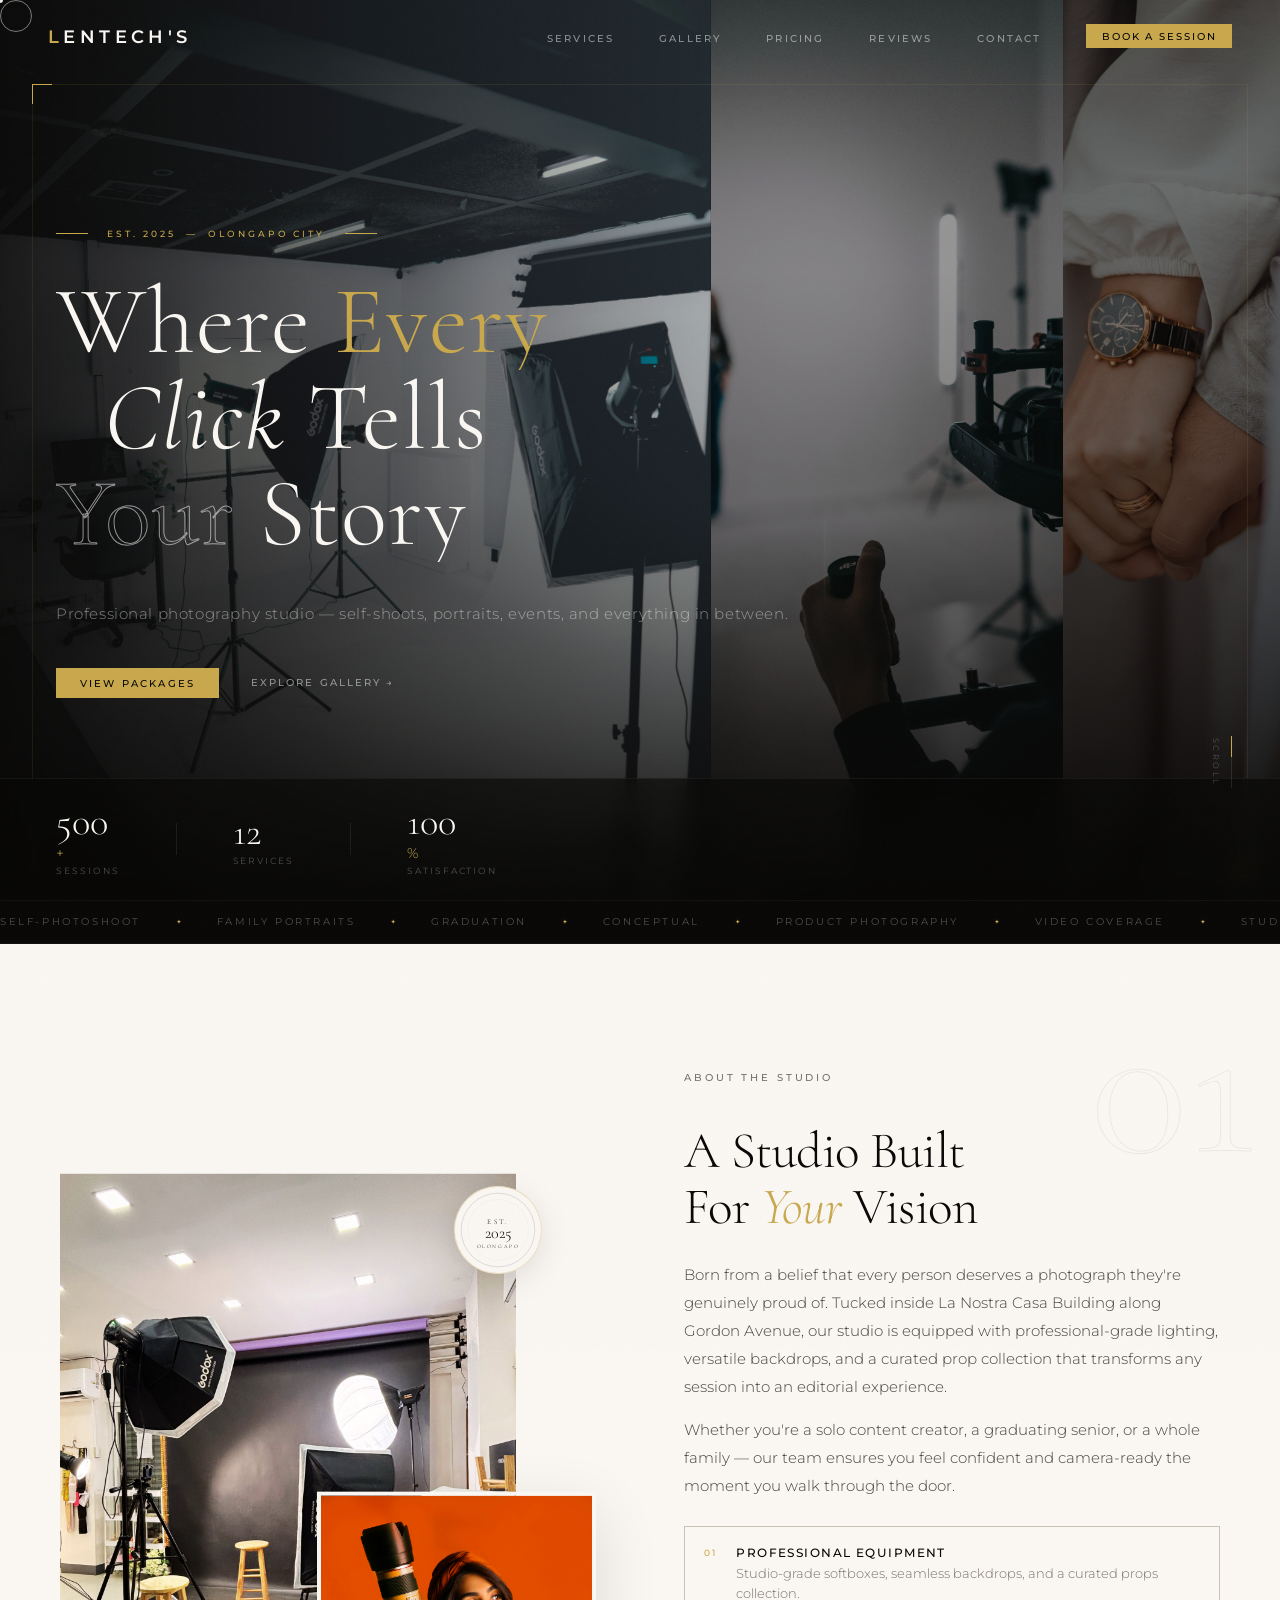
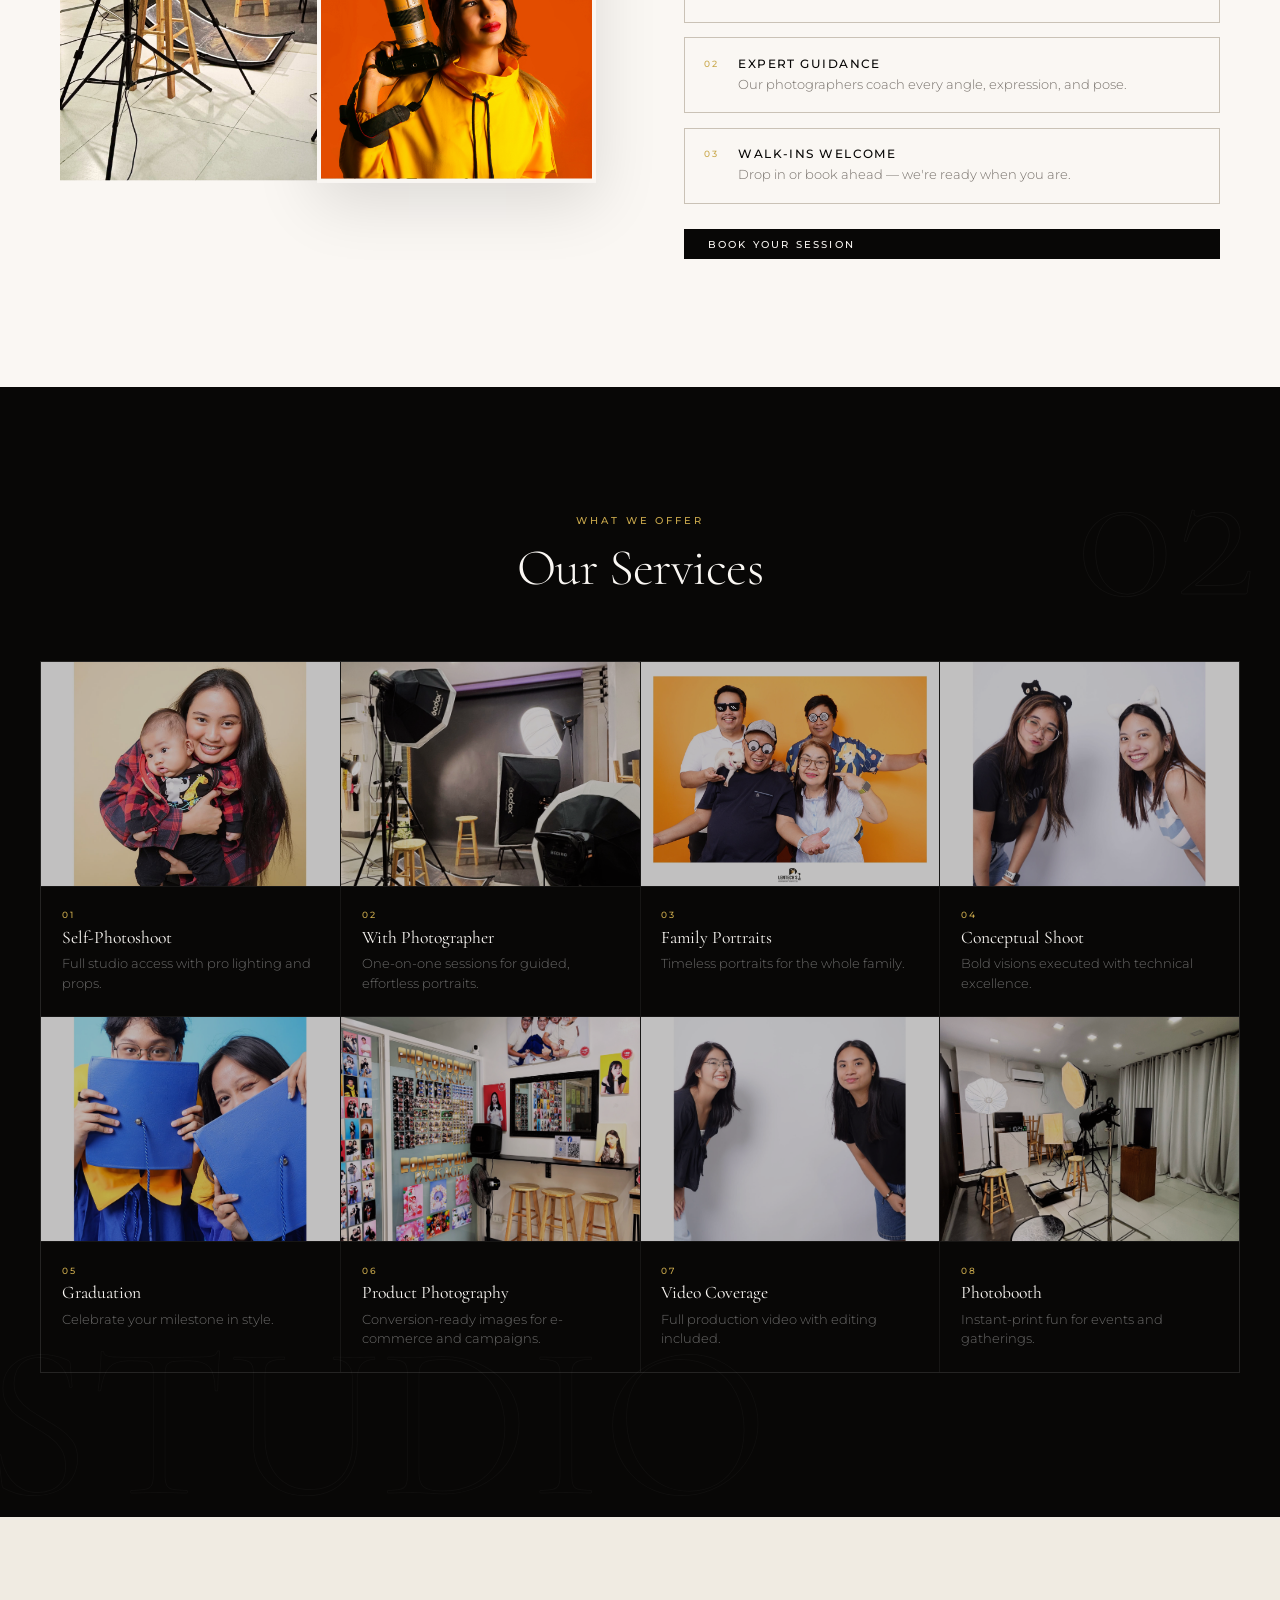
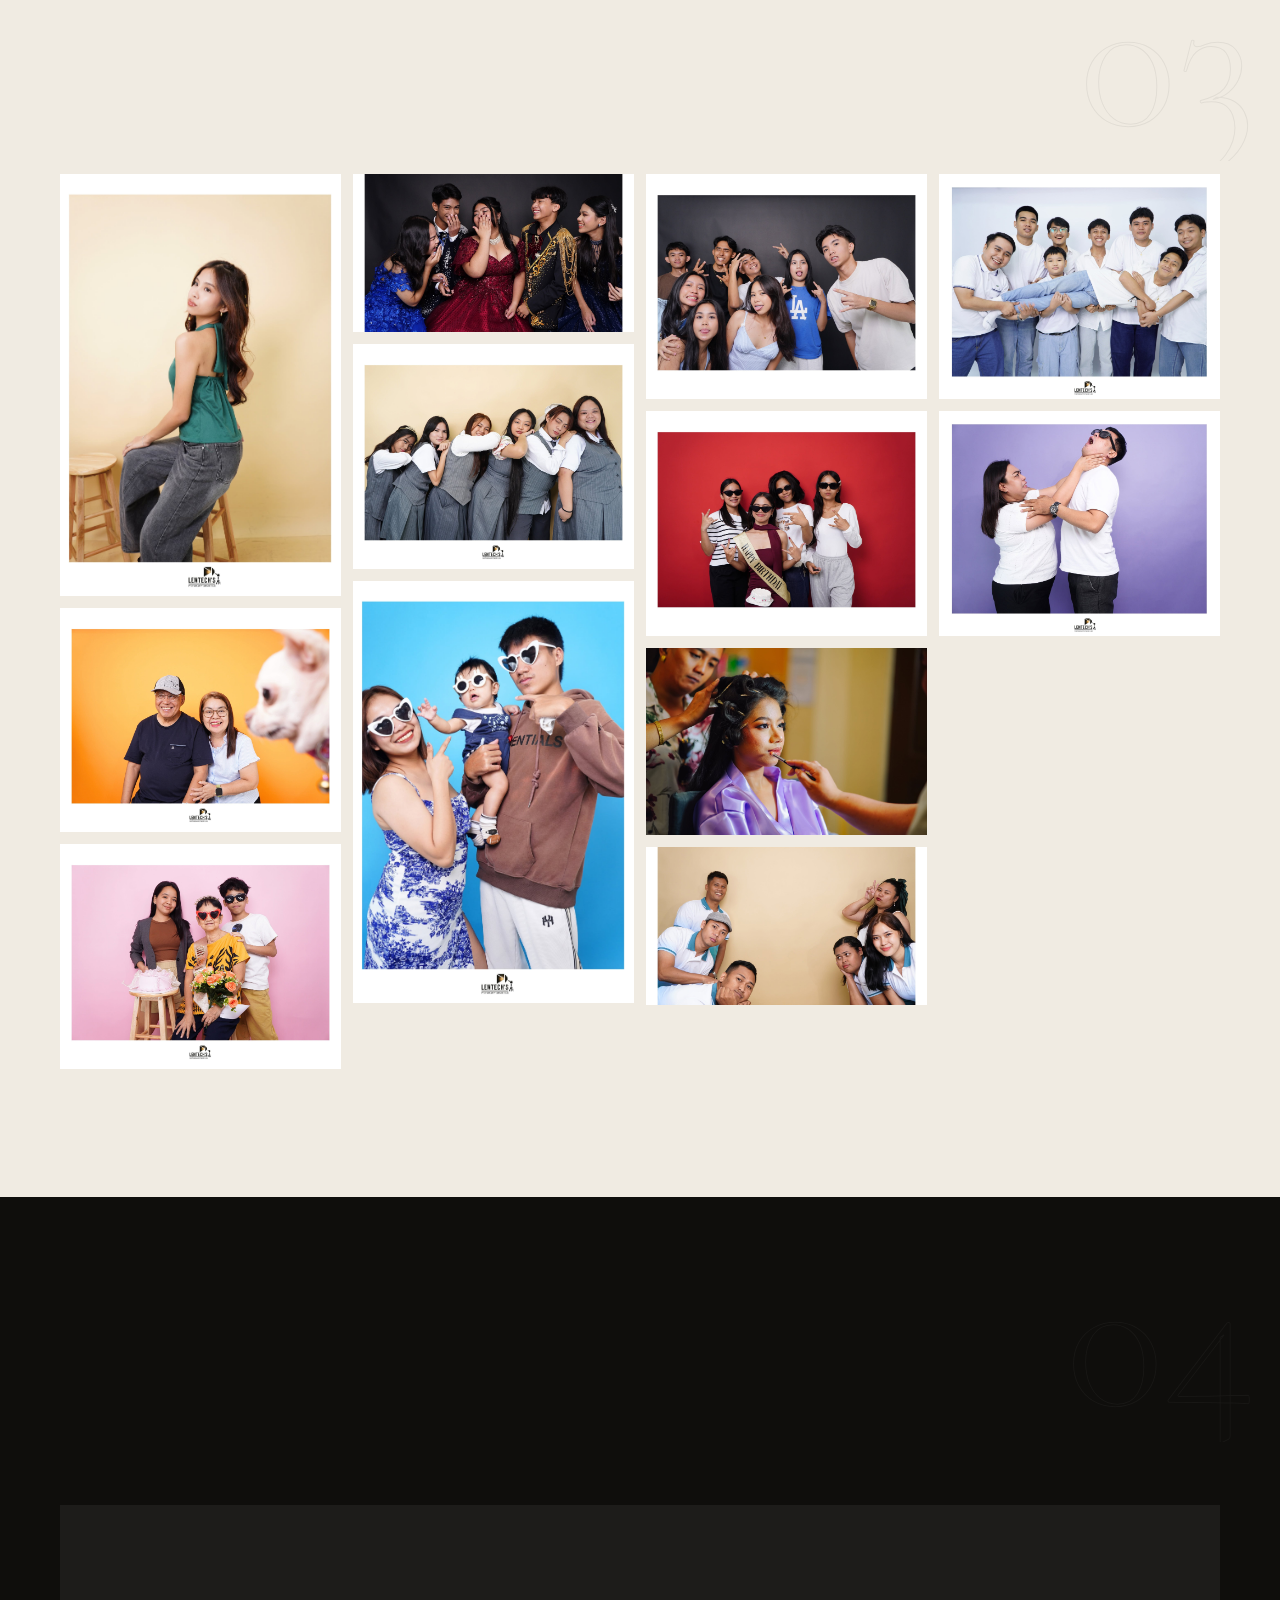
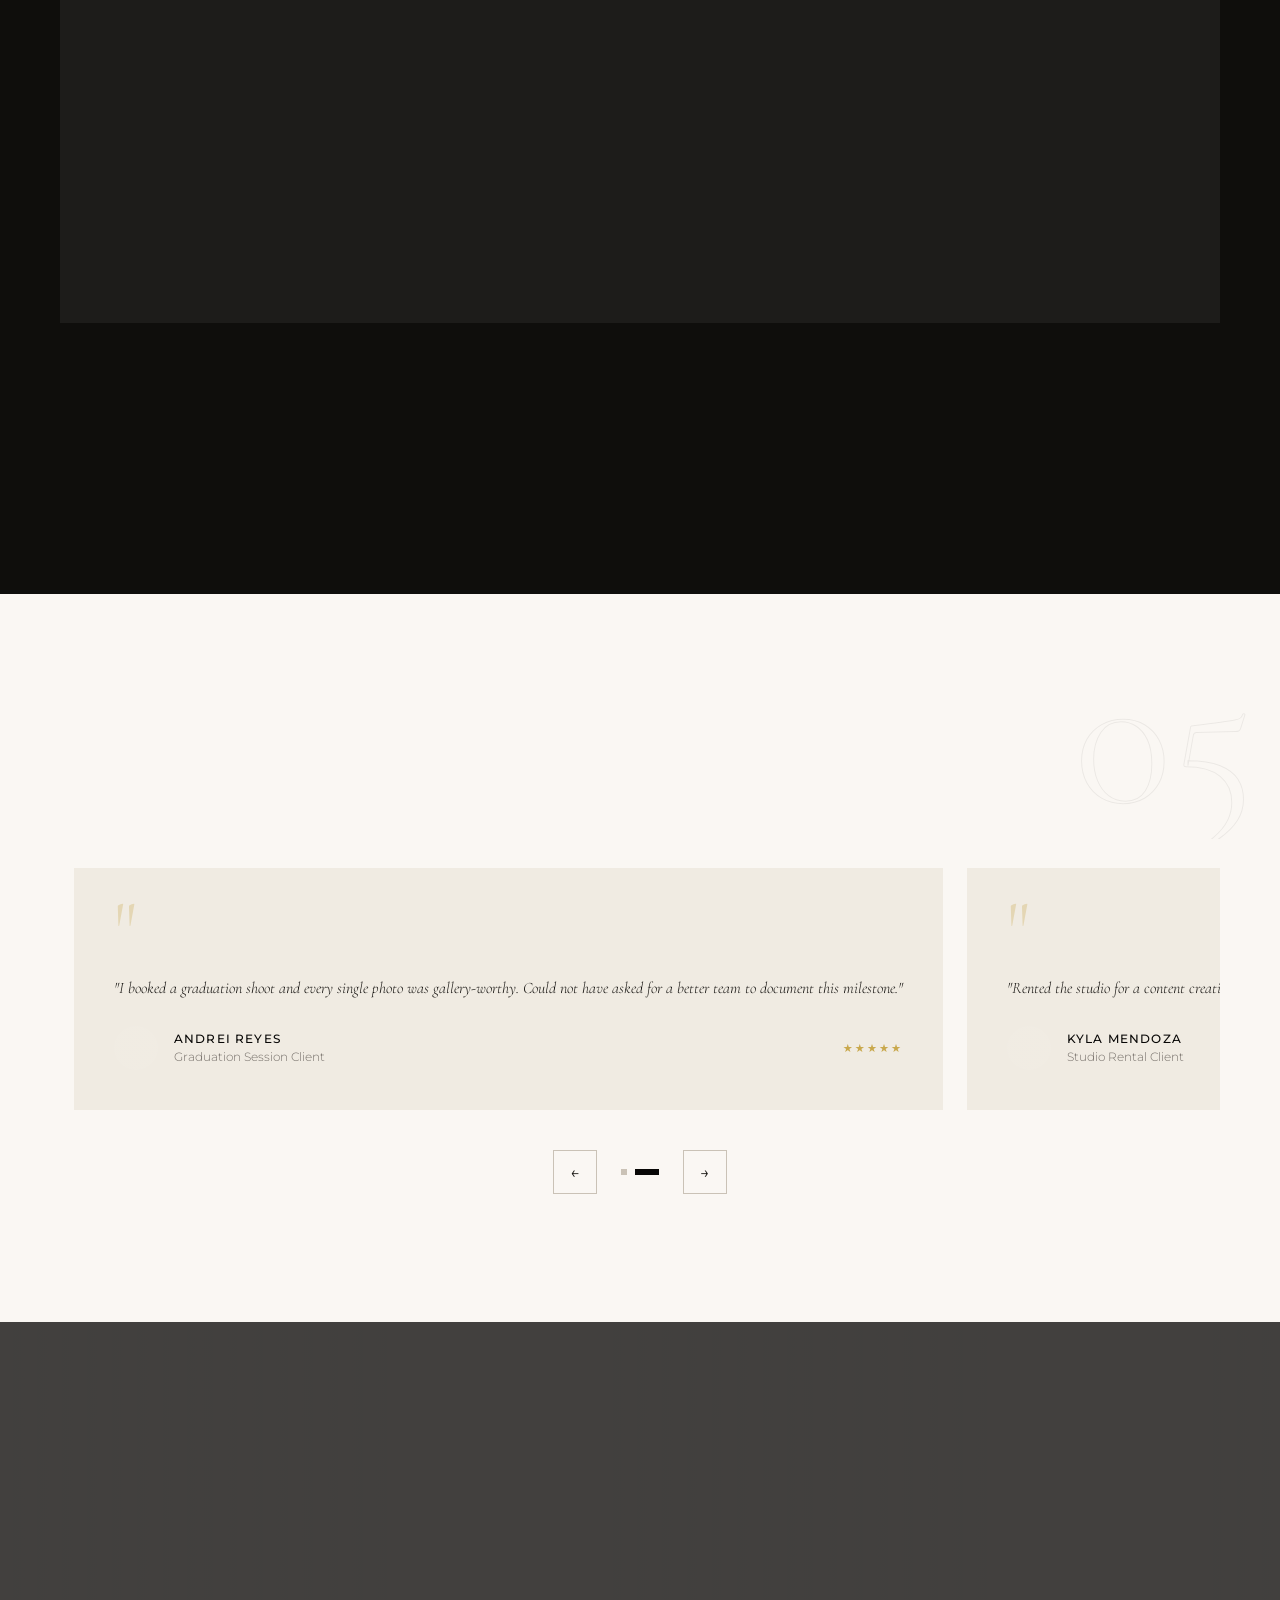
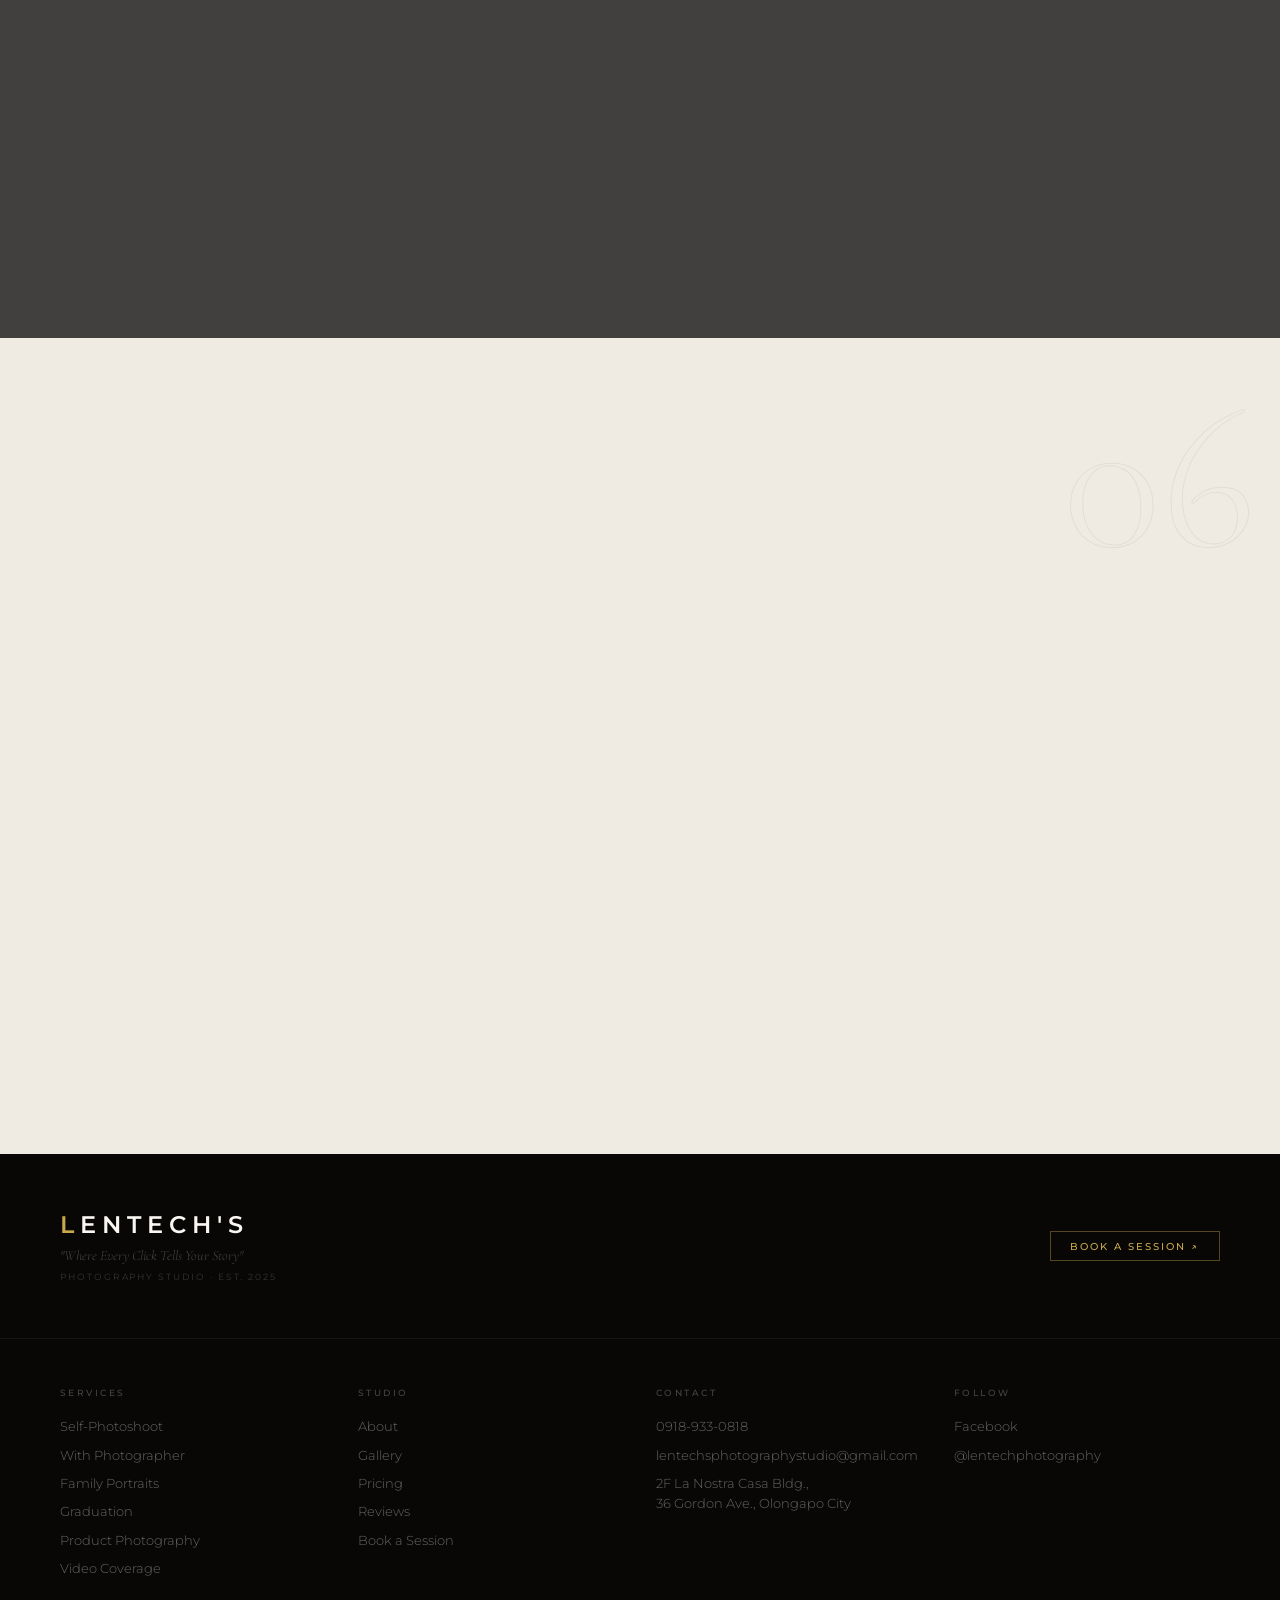
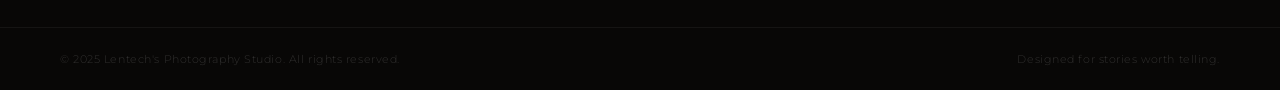
==== index.html @ a0aae95d "Add files via upload" ====
<!DOCTYPE html>
<html lang="en">
<head>
  <meta charset="UTF-8"/>
  <meta name="viewport" content="width=device-width, initial-scale=1.0"/>
  <meta name="description" content="Lentech's Photography Studio — Where Every Click Tells Your Story. Professional photography studio in Olongapo City."/>
  <meta name="theme-color" content="#080706"/>
  <meta property="og:title" content="Lentech's Photography Studio"/>
  <meta property="og:description" content="Where Every Click Tells Your Story. Olongapo's premier photography studio."/>
  <meta property="og:image" content="images/hero-studio.jpg"/>
  <script type="application/ld+json">{"@context":"https://schema.org","@type":"PhotographyBusiness","name":"Lentech's Photography Studio","telephone":"0918-933-0818","email":"lentechsphotographystudio@gmail.com","address":{"@type":"PostalAddress","streetAddress":"2F La Nostra Casa Bldg., 36 Gordon Avenue, Asinan","addressLocality":"Olongapo City","addressCountry":"PH"}}</script>
  <title>Lentech's Photography Studio</title>
  <link rel="preconnect" href="https://fonts.googleapis.com"/>
  <link rel="preconnect" href="https://fonts.gstatic.com" crossorigin/>
  <link href="https://fonts.googleapis.com/css2?family=Cormorant:ital,wght@0,300;0,400;0,500;0,600;1,300;1,400;1,500&family=Cormorant+Garamond:ital,wght@0,300;0,400;1,300;1,400&family=Montserrat:wght@300;400;500;600&display=swap" rel="stylesheet"/>
  <link rel="stylesheet" href="style.css"/>
</head>
<body>

<!-- GRAIN -->
<div class="grain" aria-hidden="true"></div>

<!-- CURSOR -->
<div class="cursor" id="cursor" aria-hidden="true">
  <div class="cursor__dot"></div>
  <div class="cursor__ring"></div>
  <span class="cursor__label" id="cursorLabel"></span>
</div>

<!-- ═══════════════════════════
     SPLASH — cinematic reveal
════════════════════════════ -->
<div class="splash" id="splash" aria-hidden="true">

  <!-- LV-style monogram pattern overlay -->
  <div class="splash__pattern" aria-hidden="true"></div>

  <!-- Gold horizontal reveal bars -->
  <div class="splash__curtain splash__curtain--top" id="curtainTop"></div>
  <div class="splash__curtain splash__curtain--bot" id="curtainBot"></div>

  <!-- Center content -->
  <div class="splash__stage" id="splashStage">
    <!-- Camera aperture SVG -->
    <div class="splash__lens" id="splashLens" aria-hidden="true">
      <svg viewBox="0 0 200 200" xmlns="http://www.w3.org/2000/svg">
        <circle cx="100" cy="100" r="96" fill="none" stroke="rgba(201,168,76,.25)" stroke-width="1"/>
        <circle cx="100" cy="100" r="70"  fill="none" stroke="rgba(201,168,76,.15)" stroke-width=".5"/>
        <circle cx="100" cy="100" r="44"  fill="none" stroke="rgba(201,168,76,.35)" stroke-width="1.5"/>
        <!-- Aperture blades -->
        <g id="apertureBlades" transform="translate(100,100)">
          <ellipse rx="38" ry="14" fill="rgba(8,7,6,.95)" transform="rotate(0)"  />
          <ellipse rx="38" ry="14" fill="rgba(8,7,6,.95)" transform="rotate(30)" />
          <ellipse rx="38" ry="14" fill="rgba(8,7,6,.95)" transform="rotate(60)" />
          <ellipse rx="38" ry="14" fill="rgba(8,7,6,.95)" transform="rotate(90)" />
          <ellipse rx="38" ry="14" fill="rgba(8,7,6,.95)" transform="rotate(120)"/>
          <ellipse rx="38" ry="14" fill="rgba(8,7,6,.95)" transform="rotate(150)"/>
        </g>
        <circle cx="100" cy="100" r="10" fill="none" stroke="var(--gold)" stroke-width="1.5"/>
      </svg>
    </div>

    <!-- Logo assembly -->
    <div class="splash__logo-wrap" id="splashLogo">
      <div class="splash__logo-line splash__logo-line--top" aria-hidden="true"></div>
      <div class="splash__logo-name">
        <span class="splash__logo-l">L</span><span class="splash__logo-rest" id="splashScramble">ENTECH'S</span>
      </div>
      <div class="splash__logo-sub">Photography Studio</div>
      <div class="splash__logo-line splash__logo-line--bot" aria-hidden="true"></div>
    </div>

    <div class="splash__location" id="splashLocation">
      <span>Est. 2025</span>
      <span class="splash__location-dot" aria-hidden="true">✦</span>
      <span>Olongapo City</span>
    </div>
  </div>

  <!-- Shutter flash -->
  <div class="splash__flash" id="splashFlash" aria-hidden="true"></div>

  <!-- Bottom progress -->
  <div class="splash__footer">
    <div class="splash__progress">
      <div class="splash__progress-fill" id="splashFill"></div>
    </div>
    <span class="splash__loading-text" id="splashLoadText">Loading</span>
  </div>
</div>

<!-- FLOATING BOOK CTA -->
<a href="#contact" class="float-cta" id="floatCta" data-cursor="book" aria-label="Book a session">
  <span class="float-cta__icon" aria-hidden="true">◎</span>
  <span class="float-cta__text">Book Now</span>
</a>

<!-- ═══════════════
     NAV
═══════════════ -->
<nav class="nav" id="nav">
  <a href="#home" class="nav__logo" aria-label="Lentech's Photography Studio — home">
    <span class="nav__logo-l">L</span><span class="nav__logo-rest">ENTECH'S</span>
  </a>


  <ul class="nav__links" role="list">
    <li><a href="#services"     class="nav__link" data-section="services"     data-cursor="explore">Services</a></li>
    <li><a href="#gallery"      class="nav__link" data-section="gallery"      data-cursor="view">Gallery</a></li>
    <li><a href="#pricing"      class="nav__link" data-section="pricing"      data-cursor="invest">Pricing</a></li>
    <li><a href="#testimonials" class="nav__link" data-section="testimonials" data-cursor="read">Reviews</a></li>
    <li><a href="#contact"      class="nav__link" data-section="contact"      data-cursor="talk">Contact</a></li>
  </ul>

  <a href="#contact" class="nav__book" data-cursor="book">Book a Session</a>

  <button class="nav__hamburger" id="hamburger" aria-label="Open menu" aria-expanded="false">
    <span class="nav__ham-line"></span>
    <span class="nav__ham-line"></span>
    <span class="nav__ham-line nav__ham-line--short"></span>
  </button>
</nav>

<!-- MOBILE MENU -->
<div class="mobile-menu" id="mobileMenu" aria-hidden="true">
  <div class="mobile-menu__inner">
    <ul role="list">
      <li style="--i:0"><a href="#services"     class="mobile-link">Services</a></li>
      <li style="--i:1"><a href="#gallery"      class="mobile-link">Gallery</a></li>
      <li style="--i:2"><a href="#pricing"      class="mobile-link">Pricing</a></li>
      <li style="--i:3"><a href="#testimonials" class="mobile-link">Reviews</a></li>
      <li style="--i:4"><a href="#contact"      class="mobile-link">Contact</a></li>
    </ul>
    <a href="#contact" class="mobile-menu__cta">
      Book a Session <span aria-hidden="true">↗</span>
    </a>
    <div class="mobile-menu__info">
      <span>0918-933-0818</span>
      <span aria-hidden="true">·</span>
      <span>Olongapo City</span>
    </div>
  </div>
</div>

<!-- ═══════════════
     HERO
═══════════════ -->
<section class="hero" id="home">

  <!-- 3-panel split images -->
  <div class="hero__panels">
    <div class="hero__panel hero__panel--1">
      <img src="assets/hero1.jpg" width="900" height="1200"
           alt="Professional studio interior with dramatic softbox lighting" loading="eager"/>
      <div class="hero__panel-veil" aria-hidden="true"></div>
    </div>
    <div class="hero__panel hero__panel--2">
      <img src="assets/spot.jpg" width="560" height="1200"
           alt="Studio portrait under a single dramatic spotlight" loading="eager"/>
      <div class="hero__panel-veil" aria-hidden="true"></div>
    </div>
    <div class="hero__panel hero__panel--3">
      <img src="assets/couple.jpg" width="360" height="1200"
           alt="Couple in an intimate portrait session" loading="eager"/>
      <div class="hero__panel-veil" aria-hidden="true"></div>
    </div>
  </div>

  <!-- Dark gradient overlay -->
  <div class="hero__veil" aria-hidden="true"></div>

  <!-- LV-style thin border frame (decorative) -->
  <div class="hero__frame" aria-hidden="true"></div>

  <!-- Main content — all line breaks controlled -->
  <div class="hero__body">

    <div class="hero__eyebrow" id="heroEyebrow">
      <span class="hero__eyebrow-rule" aria-hidden="true"></span>
      <span class="hero__eyebrow-text">Est. 2025 &nbsp;—&nbsp; Olongapo City</span>
      <span class="hero__eyebrow-rule" aria-hidden="true"></span>
    </div>

    <!-- Each LINE is a separate div. Zero flex-wrap chaos. -->
    <h1 class="hero__headline" id="heroHeadline">
      <div class="hero__line" id="hLine1">
        <span class="hero__char">W</span><span class="hero__char">h</span><span class="hero__char">e</span><span class="hero__char">r</span><span class="hero__char">e</span>
        <span class="hero__space"> </span>
        <span class="hero__char hero__char--gold">E</span><span class="hero__char hero__char--gold">v</span><span class="hero__char hero__char--gold">e</span><span class="hero__char hero__char--gold">r</span><span class="hero__char hero__char--gold">y</span>
      </div>
      <div class="hero__line hero__line--2" id="hLine2">
        <span class="hero__char hero__char--italic">C</span><span class="hero__char hero__char--italic">l</span><span class="hero__char hero__char--italic">i</span><span class="hero__char hero__char--italic">c</span><span class="hero__char hero__char--italic">k</span>
        <span class="hero__space"> </span>
        <span class="hero__char">T</span><span class="hero__char">e</span><span class="hero__char">l</span><span class="hero__char">l</span><span class="hero__char">s</span>
      </div>
      <div class="hero__line hero__line--3" id="hLine3">
        <span class="hero__char hero__char--outline">Y</span><span class="hero__char hero__char--outline">o</span><span class="hero__char hero__char--outline">u</span><span class="hero__char hero__char--outline">r</span>
        <span class="hero__space"> </span>
        <span class="hero__char">S</span><span class="hero__char">t</span><span class="hero__char">o</span><span class="hero__char">r</span><span class="hero__char">y</span>
      </div>
    </h1>

    <div class="hero__sub-wrap" id="heroSub">
      <p class="hero__sub">Professional photography studio &mdash; self-shoots, portraits,<br class="hero__br"/> events, and everything in between.</p>
    </div>

    <div class="hero__actions" id="heroActions">
      <a href="#pricing" class="btn btn--gold" data-cursor="explore">View Packages</a>
      <a href="#gallery" class="hero__text-link" data-cursor="view">
        Explore Gallery <span aria-hidden="true">→</span>
      </a>
    </div>
  </div>

  <!-- Bottom stats bar -->
  <div class="hero__stats" id="heroStats">
    <div class="hero__stat">
      <span class="hero__stat-num" data-count="500">0</span><sup>+</sup>
      <span class="hero__stat-label">Sessions</span>
    </div>
    <div class="hero__stat-rule" aria-hidden="true"></div>
    <div class="hero__stat">
      <span class="hero__stat-num" data-count="12">0</span>
      <span class="hero__stat-label">Services</span>
    </div>
    <div class="hero__stat-rule" aria-hidden="true"></div>
    <div class="hero__stat">
      <span class="hero__stat-num" data-count="100">0</span><sup>%</sup>
      <span class="hero__stat-label">Satisfaction</span>
    </div>
  </div>

  <!-- Scroll indicator -->
  <div class="hero__scroll-hint" aria-hidden="true">
    <div class="hero__scroll-track"><div class="hero__scroll-fill"></div></div>
    <span>Scroll</span>
  </div>

</section>

<!-- MARQUEE -->
<div class="marquee-band" aria-hidden="true">
  <div class="marquee-track">
    <div class="marquee-inner">
      <span>Self-Photoshoot</span><em>✦</em>
      <span>Family Portraits</span><em>✦</em>
      <span>Graduation</span><em>✦</em>
      <span>Conceptual</span><em>✦</em>
      <span>Product Photography</span><em>✦</em>
      <span>Video Coverage</span><em>✦</em>
      <span>Studio Rental</span><em>✦</em>
      <span>Photobooth</span><em>✦</em>
      <span>Self-Photoshoot</span><em>✦</em>
      <span>Family Portraits</span><em>✦</em>
      <span>Graduation</span><em>✦</em>
      <span>Conceptual</span><em>✦</em>
      <span>Product Photography</span><em>✦</em>
      <span>Video Coverage</span><em>✦</em>
      <span>Studio Rental</span><em>✦</em>
      <span>Photobooth</span><em>✦</em>
    </div>
  </div>
</div>

<!-- ═══════════════
     ABOUT
═══════════════ -->
<section class="about section" id="about">
  <div class="section-num" aria-hidden="true">01</div>
  <div class="container about__grid">

    <div class="about__visual">
      <div class="about__img-main js-parallax" data-speed="0.1">
        <img src="assets/prof.jpg" width="520" height="680"
             alt="Interior of Lentech's Photography Studio with professional lighting rigs" loading="lazy"/>
        <div class="about__corner about__corner--tl" aria-hidden="true"></div>
        <div class="about__corner about__corner--br" aria-hidden="true"></div>
      </div>
      <div class="about__img-accent js-parallax" data-speed="-0.06">
        <img src="assets/adjust.jpg" width="320" height="240"
             alt="Photographer adjusting a softbox before a client session" loading="lazy"/>
      </div>
      <div class="about__medallion js-tilt" aria-label="Established 2025">
        <svg viewBox="0 0 100 100" xmlns="http://www.w3.org/2000/svg" aria-hidden="true">
          <circle cx="50" cy="50" r="46" fill="none" stroke="rgba(8,7,6,.15)" stroke-width="1"/>
          <circle cx="50" cy="50" r="38" fill="none" stroke="rgba(8,7,6,.08)" stroke-width=".5"/>
          <text x="50" y="43" text-anchor="middle" font-family="Cormorant,serif" font-size="9" fill="#080706" letter-spacing="3">EST.</text>
          <text x="50" y="60" text-anchor="middle" font-family="Cormorant,serif" font-size="20" font-weight="300" fill="#080706">2025</text>
          <text x="50" y="72" text-anchor="middle" font-family="Cormorant,serif" font-size="6.5" fill="#080706" letter-spacing="2">OLONGAPO</text>
        </svg>
      </div>
    </div>

    <div class="about__copy">
      <p class="eyebrow js-reveal">About the Studio</p>
      <h2 class="heading js-reveal">
        <span class="heading__line">A Studio Built</span>
        <span class="heading__line">For <em>Your</em> Vision</span>
      </h2>
      <div class="about__body js-reveal">
        <p>Born from a belief that every person deserves a photograph they're genuinely proud of. Tucked inside La Nostra Casa Building along Gordon Avenue, our studio is equipped with professional-grade lighting, versatile backdrops, and a curated prop collection that transforms any session into an editorial experience.</p>
        <p>Whether you're a solo content creator, a graduating senior, or a whole family — our team ensures you feel confident and camera-ready the moment you walk through the door.</p>
      </div>
      <div class="about__pillars js-reveal">
        <div class="about__pillar">
          <span class="about__pillar-num" aria-hidden="true">01</span>
          <div>
            <strong>Professional Equipment</strong>
            <p>Studio-grade softboxes, seamless backdrops, and a curated props collection.</p>
          </div>
        </div>
        <div class="about__pillar">
          <span class="about__pillar-num" aria-hidden="true">02</span>
          <div>
            <strong>Expert Guidance</strong>
            <p>Our photographers coach every angle, expression, and pose.</p>
          </div>
        </div>
        <div class="about__pillar">
          <span class="about__pillar-num" aria-hidden="true">03</span>
          <div>
            <strong>Walk-ins Welcome</strong>
            <p>Drop in or book ahead — we're ready when you are.</p>
          </div>
        </div>
      </div>
      <a href="#contact" class="btn btn--dark js-reveal" data-cursor="book">Book Your Session</a>
    </div>
  </div>
</section>

<!-- ═══════════════
     SERVICES
═══════════════ -->
<section class="services section" id="services">
  <div class="section-num section-num--light" aria-hidden="true">02</div>
  <div class="services__watermark" aria-hidden="true">STUDIO</div>
  <div class="container">
    <div class="section-header">
      <p class="eyebrow eyebrow--gold js-reveal">What We Offer</p>
      <h2 class="heading heading--light js-reveal">
        <span class="heading__line">Our Services</span>
      </h2>
    </div>
  </div>
  <div class="services__scroll-outer">
    <div class="services__grid" id="servicesGrid">

      <article class="svc" data-cursor="view" style="--d:0ms">
        <div class="svc__img"><img src="assets/self.jpg" width="400" height="300" alt="Person posing solo in a well-lit self-photoshoot studio" loading="lazy"/><div class="svc__veil"></div></div>
        <div class="svc__body"><span class="svc__n" aria-hidden="true">01</span><h3>Self-Photoshoot</h3><p>Full studio access with pro lighting and props.</p><span class="svc__arrow" aria-hidden="true">↗</span></div>
      </article>

      <article class="svc" data-cursor="view" style="--d:60ms">
        <div class="svc__img"><img src="assets/with.jpg" width="400" height="300" alt="Photographer directing a client during a portrait session" loading="lazy"/><div class="svc__veil"></div></div>
        <div class="svc__body"><span class="svc__n" aria-hidden="true">02</span><h3>With Photographer</h3><p>One-on-one sessions for guided, effortless portraits.</p><span class="svc__arrow" aria-hidden="true">↗</span></div>
      </article>

      <article class="svc" data-cursor="view" style="--d:120ms">
        <div class="svc__img"><img src="assets/family.jpg" width="400" height="300" alt="Happy family laughing during a portrait session" loading="lazy"/><div class="svc__veil"></div></div>
        <div class="svc__body"><span class="svc__n" aria-hidden="true">03</span><h3>Family Portraits</h3><p>Timeless portraits for the whole family.</p><span class="svc__arrow" aria-hidden="true">↗</span></div>
      </article>

      <article class="svc" data-cursor="view" style="--d:180ms">
        <div class="svc__img"><img src="assets/bold.jpg" width="400" height="300" alt="Model in a dramatic conceptual photography setup" loading="lazy"/><div class="svc__veil"></div></div>
        <div class="svc__body"><span class="svc__n" aria-hidden="true">04</span><h3>Conceptual Shoot</h3><p>Bold visions executed with technical excellence.</p><span class="svc__arrow" aria-hidden="true">↗</span></div>
      </article>

      <article class="svc" data-cursor="view" style="--d:240ms">
        <div class="svc__img"><img src="assets/grad.jpg" width="400" height="300" alt="Graduate holding diploma with a proud smile" loading="lazy"/><div class="svc__veil"></div></div>
        <div class="svc__body"><span class="svc__n" aria-hidden="true">05</span><h3>Graduation</h3><p>Celebrate your milestone in style.</p><span class="svc__arrow" aria-hidden="true">↗</span></div>
      </article>

      <article class="svc" data-cursor="view" style="--d:300ms">
        <div class="svc__img"><img src="assets/product.jpg" width="400" height="300" alt="Product photography on a minimalist surface" loading="lazy"/><div class="svc__veil"></div></div>
        <div class="svc__body"><span class="svc__n" aria-hidden="true">06</span><h3>Product Photography</h3><p>Conversion-ready images for e-commerce and campaigns.</p><span class="svc__arrow" aria-hidden="true">↗</span></div>
      </article>

      <article class="svc" data-cursor="view" style="--d:360ms">
        <div class="svc__img"><img src="assets/video.jpg" width="400" height="300" alt="Videographer filming in a studio setting" loading="lazy"/><div class="svc__veil"></div></div>
        <div class="svc__body"><span class="svc__n" aria-hidden="true">07</span><h3>Video Coverage</h3><p>Full production video with editing included.</p><span class="svc__arrow" aria-hidden="true">↗</span></div>
      </article>

      <article class="svc" data-cursor="view" style="--d:420ms">
        <div class="svc__img"><img src="assets/photo.jpg" width="400" height="300" alt="Friends laughing in a photobooth setup" loading="lazy"/><div class="svc__veil"></div></div>
        <div class="svc__body"><span class="svc__n" aria-hidden="true">08</span><h3>Photobooth</h3><p>Instant-print fun for events and gatherings.</p><span class="svc__arrow" aria-hidden="true">↗</span></div>
      </article>

    </div>
    <p class="services__swipe-hint" aria-hidden="true">← Swipe to explore →</p>
  </div>
</section>

<!-- ═══════════════
     GALLERY
═══════════════ -->
<section class="gallery section" id="gallery">
  <div class="section-num" aria-hidden="true">03</div>
  <div class="container">
    <div class="gallery__hd">
      <div>
        <p class="eyebrow js-reveal">Portfolio</p>
        <h2 class="heading js-reveal">
          <span class="heading__line">From Our Studio</span>
        </h2>
      </div>
      <div class="gallery__filters js-reveal" role="group" aria-label="Filter gallery by category">
        <button class="gf active" data-filter="all">All</button>
        <button class="gf" data-filter="portrait">Portraits</button>
        <button class="gf" data-filter="family">Family</button>
        <button class="gf" data-filter="graduation">Graduation</button>
        <button class="gf" data-filter="conceptual">Conceptual</button>
        <button class="gf" data-filter="product">Product</button>
      </div>
    </div>
    <div class="gallery__grid" id="galleryGrid">
      <div class="gi gi--tall js-reveal" data-cat="portrait"   data-cursor="view"><img src="assets/studio1.jpg" width="400" height="600" alt="Dramatic black and white portrait of a young woman under a single overhead spotlight" loading="lazy"/><div class="gi__over"><span>Portrait</span></div></div>
      <div class="gi js-reveal"          data-cat="family"     data-cursor="view"><img src="assets/studio2.jpg" width="400" height="300" alt="Family of three laughing naturally mid-session in a warm studio" loading="lazy"/><div class="gi__over"><span>Family</span></div></div>
      <div class="gi js-reveal"          data-cat="graduation" data-cursor="view"><img src="assets/studio5.jpg" width="400" height="300" alt="Female graduate in toga proudly holding her diploma" loading="lazy"/><div class="gi__over"><span>Graduation</span></div></div>
      <div class="gi gi--wide js-reveal" data-cat="conceptual" data-cursor="view"><img src="assets/studio4.jpg" width="600" height="400" alt="Two models in an artistic conceptual shoot with colored gels" loading="lazy"/><div class="gi__over"><span>Conceptual</span></div></div>
      <div class="gi js-reveal"          data-cat="portrait"   data-cursor="view"><img src="assets/studio6.jpg" width="400" height="300" alt="Man in a well-fitted suit posing for a corporate headshot" loading="lazy"/><div class="gi__over"><span>Portrait</span></div></div>
      <div class="gi gi--tall js-reveal" data-cat="conceptual" data-cursor="view"><img src="assets/studio3.jpg" width="400" height="600" alt="Female model in a floral dress against a deep dark backdrop" loading="lazy"/><div class="gi__over"><span>Conceptual</span></div></div>
      <div class="gi js-reveal"          data-cat="family"     data-cursor="view"><img src="assets/studio7.jpg" width="400" height="300" alt="Parents cradling a newborn baby in a soft intimate portrait" loading="lazy"/><div class="gi__over"><span>Family</span></div></div>
      <div class="gi js-reveal"          data-cat="product"    data-cursor="view"><img src="assets/studio8.jpg" width="400" height="300" alt="Skincare product bottle beautifully lit on a marble surface" loading="lazy"/><div class="gi__over"><span>Product</span></div></div>
      <div class="gi js-reveal"          data-cat="graduation" data-cursor="view"><img src="assets/studio9.jpg" width="400" height="300" alt="Male graduate in academic cap and gown looking confidently off-camera" loading="lazy"/><div class="gi__over"><span>Graduation</span></div></div>
      <div class="gi gi--wide js-reveal" data-cat="portrait"   data-cursor="view"><img src="assets/studio10.jpg" width="600" height="400" alt="Couple sitting close together in warm golden studio lighting" loading="lazy"/><div class="gi__over"><span>Couple</span></div></div>
      <div class="gi js-reveal"          data-cat="product"    data-cursor="view"><img src="assets/studio11.jpg" width="400" height="300" alt="Fashion accessories flatlay on a dark textured surface" loading="lazy"/><div class="gi__over"><span>Product</span></div></div>
      <div class="gi js-reveal"          data-cat="conceptual" data-cursor="view"><img src="assets/studio12.jpg" width="400" height="300" alt="Subject in a moody themed studio set with decorative props" loading="lazy"/><div class="gi__over"><span>Conceptual</span></div></div>
    </div>
  </div>
</section>

<!-- ═══════════════
     PRICING
═══════════════ -->
<section class="pricing section" id="pricing">
  <div class="section-num section-num--light" aria-hidden="true">04</div>
  <div class="container">
    <div class="section-header">
      <p class="eyebrow eyebrow--gold js-reveal">Investment</p>
      <h2 class="heading heading--light js-reveal">
        <span class="heading__line">Popular Packages</span>
      </h2>
      <p class="heading-sub js-reveal">A few of our most-booked sessions. Every peso includes real value.</p>
    </div>

    <div class="teaser-grid">

      <div class="tcard js-reveal" style="--td:0ms">
        <div class="tcard__tag">Self-Shoot · 1–2 Pax</div>
        <h3 class="tcard__name">Uno Package</h3>
        <div class="tcard__price"><span>₱</span>449</div>
        <ul class="tcard__list">
          <li>20 mins Unlimited Self-Photoshoot</li>
          <li>1 Printed 2R &amp; 1 Polaroid</li>
          <li>1 backdrop color · Free soft copies</li>
        </ul>
        <a href="pricing.html" class="btn btn--outline-gold">See Full Details</a>
      </div>

      <div class="tcard tcard--feat js-reveal" style="--td:80ms">
        <div class="tcard__badge">Most Booked</div>
        <div class="tcard__tag">Self-Shoot · 1–8 Pax</div>
        <h3 class="tcard__name">Kwatro Package</h3>
        <div class="tcard__price"><span>₱</span>1,499</div>
        <ul class="tcard__list">
          <li>30 mins Unlimited Self-Photoshoot</li>
          <li>1 Printed 4R, 4 Printed 2R &amp; 4 Polaroids</li>
          <li>1 backdrop color · Free soft copies</li>
        </ul>
        <a href="pricing.html" class="btn btn--gold">See Full Details</a>
      </div>

      <div class="tcard js-reveal" style="--td:160ms">
        <div class="tcard__tag">Graduation · 1 Pax</div>
        <h3 class="tcard__name">Prestige Grad</h3>
        <div class="tcard__price"><span>₱</span>1,299</div>
        <ul class="tcard__list">
          <li>8 Toga + 8 Formal + 10 Creative poses</li>
          <li>1 A4, 1 Printed 4R, 2R &amp; 4 Polaroids</li>
          <li>Free raw + edited soft copies</li>
        </ul>
        <a href="pricing.html" class="btn btn--outline-gold">See Full Details</a>
      </div>

      <div class="tcard js-reveal" style="--td:240ms">
        <div class="tcard__tag">Photobooth · 2 hrs</div>
        <h3 class="tcard__name">Standard Photobooth</h3>
        <div class="tcard__price"><span>₱</span>3,000</div>
        <ul class="tcard__list">
          <li>4R Prints · Free white card frames</li>
          <li>High quality print · Free layout</li>
          <li>Props and backdrops · All soft copies</li>
        </ul>
        <a href="pricing.html" class="btn btn--outline-gold">See Full Details</a>
      </div>

    </div>

    <div class="teaser-cta js-reveal">
      <p>24 packages available &mdash; self-shoots, graduation, photobooth, studio rental, and more.</p>
      <a href="pricing.html" class="btn btn--gold">View All Packages &amp; Pricing ↗</a>
    </div>

  </div>
</section>

<!-- ═══════════════
     TESTIMONIALS
═══════════════ -->
<section class="testimonials section" id="testimonials">
  <div class="section-num" aria-hidden="true">05</div>
  <div class="container">
    <div class="section-header">
      <p class="eyebrow js-reveal">Client Words</p>
      <h2 class="heading js-reveal">
        <span class="heading__line">What Our Clients Say</span>
      </h2>
    </div>
    <div class="testi-wrap">
      <div class="testi-track" id="testiTrack">

        <div class="tc"><div class="tc__q" aria-hidden="true">"</div><blockquote>"Accommodating staff and so many props available — no need to bring your own. The lighting makes even casual shots look professional."</blockquote><footer class="tc__foot"><div class="tc__av"><img src="assets/stock1.webp" width="44" height="44" alt="Patricia Lhyn" loading="lazy"/></div><div class="tc__meta"><strong>Patricia Lhyn</strong><span>Self-Photoshoot Client</span></div><div class="tc__stars" aria-label="5 stars">★★★★★</div></footer></div>

        <div class="tc"><div class="tc__q" aria-hidden="true">"</div><blockquote>"The staff are incredibly accommodating and the photo quality is exceptional. I will absolutely be coming back. Highly, highly recommended."</blockquote><footer class="tc__foot"><div class="tc__av"><img src="assets/stock2.jpg" width="44" height="44" alt="Loise Abigail Figueroa" loading="lazy"/></div><div class="tc__meta"><strong>Loise Abigail Figueroa</strong><span>Portrait Session Client</span></div><div class="tc__stars" aria-label="5 stars">★★★★★</div></footer></div>

        <div class="tc"><div class="tc__q" aria-hidden="true">"</div><blockquote>"Our family portrait session was wonderful. The photographer was so patient with the kids and the results genuinely moved us to tears."</blockquote><footer class="tc__foot"><div class="tc__av"><img src="assets/stock3.jpg" width="44" height="44" alt="Maria Santos" loading="lazy"/></div><div class="tc__meta"><strong>Maria Santos</strong><span>Family Portrait Client</span></div><div class="tc__stars" aria-label="5 stars">★★★★★</div></footer></div>

        <div class="tc"><div class="tc__q" aria-hidden="true">"</div><blockquote>"I booked a graduation shoot and every single photo was gallery-worthy. Could not have asked for a better team to document this milestone."</blockquote><footer class="tc__foot"><div class="tc__av"><img src="assets/stock4.jpg" width="44" height="44" alt="Andrei Reyes" loading="lazy"/></div><div class="tc__meta"><strong>Andrei Reyes</strong><span>Graduation Session Client</span></div><div class="tc__stars" aria-label="5 stars">★★★★★</div></footer></div>

        <div class="tc"><div class="tc__q" aria-hidden="true">"</div><blockquote>"Rented the studio for a content creation day — worth every peso. Pristine setup and the team was incredibly easy to work with."</blockquote><footer class="tc__foot"><div class="tc__av"><img src="assets/stock5.jpg" width="44" height="44" alt="Kyla Mendoza" loading="lazy"/></div><div class="tc__meta"><strong>Kyla Mendoza</strong><span>Studio Rental Client</span></div><div class="tc__stars" aria-label="5 stars">★★★★★</div></footer></div>

      </div>
      <div class="testi-nav">
        <button class="testi-btn" id="testiPrev" aria-label="Previous">←</button>
        <div class="testi-dots" id="testiDots" role="tablist"></div>
        <button class="testi-btn" id="testiNext" aria-label="Next">→</button>
      </div>
    </div>
  </div>
</section>

<!-- ═══════════════
     CTA BANNER
═══════════════ -->
<section class="cta-band">
  <div class="cta-band__bg js-parallax" data-speed="0.15">
    <img src="images/cta-bg.jpg" width="1600" height="800" alt="Wide angle view of the photography studio with dramatic lighting" loading="lazy"/>
  </div>
  <div class="cta-band__veil" aria-hidden="true"></div>
  <div class="container cta-band__inner">
    <p class="eyebrow eyebrow--gold js-reveal">Ready When You Are</p>
    <h2 class="cta-band__heading js-reveal">
      <span class="heading__line">Your Story Deserves</span>
      <span class="heading__line heading__line--gold-italic">To Be Seen.</span>
    </h2>
    <p class="cta-band__sub js-reveal">Sessions available daily. Walk-ins welcome, bookings preferred.</p>
    <div class="cta-band__btns js-reveal">
      <a href="#contact" class="btn btn--light" data-cursor="book">Reserve Your Slot</a>
      <a href="tel:09189330818" class="btn btn--outline-light" data-cursor="call">0918-933-0818</a>
    </div>
  </div>
</section>

<!-- ═══════════════
     CONTACT
═══════════════ -->
<section class="contact section" id="contact">
  <div class="section-num" aria-hidden="true">06</div>
  <div class="container contact__grid">

    <div class="contact__info">
      <p class="eyebrow js-reveal">Get in Touch</p>
      <h2 class="heading js-reveal">
        <span class="heading__line">Let's Create</span>
        <span class="heading__line">Something <em>Beautiful</em></span>
      </h2>
      <p class="contact__intro js-reveal">Have a concept in mind? Ready to book? Reach us through any channel below — we respond fast.</p>

      <div class="contact__details js-reveal">
        <a class="cd" href="https://maps.google.com/?q=La+Nostra+Casa+Building+Olongapo" target="_blank" rel="noopener noreferrer">
          <span class="cd__icon" aria-hidden="true">📍</span>
          <div class="cd__body"><strong>Location</strong><p>2F La Nostra Casa Bldg., 36 Gordon Ave., Asinan, Olongapo City</p></div>
          <span class="cd__arr" aria-hidden="true">↗</span>
        </a>
        <a class="cd" href="tel:09189330818">
          <span class="cd__icon" aria-hidden="true">📞</span>
          <div class="cd__body"><strong>Phone</strong><p>0918-933-0818</p></div>
          <span class="cd__arr" aria-hidden="true">↗</span>
        </a>
        <a class="cd" href="mailto:lentechsphotographystudio@gmail.com">
          <span class="cd__icon" aria-hidden="true">✉️</span>
          <div class="cd__body"><strong>Email</strong><p>lentechsphotographystudio@gmail.com</p></div>
          <span class="cd__arr" aria-hidden="true">↗</span>
        </a>
      </div>

      <div class="contact__socials js-reveal">
        <a href="https://facebook.com/lentechsphotographystudio" target="_blank" rel="noopener noreferrer" class="csoc" data-cursor="visit">Facebook ↗</a>
        <a href="https://instagram.com/lentechphotography" target="_blank" rel="noopener noreferrer" class="csoc" data-cursor="visit">@lentechphotography ↗</a>
      </div>
    </div>

    <div class="contact__form-box js-reveal">
      <form class="cform" id="contactForm" action="https://formspree.io/f/YOUR_FORM_ID" method="POST" novalidate>
        <div class="cform__row">
          <div class="cf"><label for="cname">Full Name <span aria-hidden="true">*</span></label><input type="text" id="cname" name="name" placeholder="Juan dela Cruz" required autocomplete="name"/><div class="cf__line" aria-hidden="true"></div></div>
          <div class="cf"><label for="cemail">Email <span aria-hidden="true">*</span></label><input type="email" id="cemail" name="email" placeholder="you@email.com" required autocomplete="email"/><div class="cf__line" aria-hidden="true"></div></div>
        </div>
        <div class="cform__row">
          <div class="cf"><label for="cphone">Phone</label><input type="tel" id="cphone" name="phone" placeholder="09XX-XXX-XXXX" autocomplete="tel"/><div class="cf__line" aria-hidden="true"></div></div>
          <div class="cf"><label for="cservice">Service <span aria-hidden="true">*</span></label>
            <select id="cservice" name="service" required>
              <option value="" disabled selected>Select a service</option>
              <option>Self-Photoshoot</option>
              <option>Photoshoot with Photographer</option>
              <option>Family Portraits</option>
              <option>Conceptual Photoshoot</option>
              <option>Graduation Photoshoot</option>
              <option>Product Photography</option>
              <option>Studio Rental</option>
              <option>Event / Video Coverage</option>
              <option>Photobooth</option>
              <option>Other</option>
            </select>
            <div class="cf__line" aria-hidden="true"></div>
          </div>
        </div>
        <div class="cf"><label for="cmsg">Message</label><textarea id="cmsg" name="message" rows="4" placeholder="Tell us about your shoot — preferred date, concept, or any questions."></textarea><div class="cf__line" aria-hidden="true"></div></div>
        <button type="submit" class="btn btn--gold btn--full btn--submit" data-cursor="send">
          <span class="bst">Send Inquiry</span><span class="bsi" aria-hidden="true">→</span>
        </button>
        <p class="cform__note">We typically respond within a few hours. Fastest reply via Facebook Messenger.</p>
      </form>
    </div>

  </div>
</section>

<!-- ═══════════════
     FOOTER
═══════════════ -->
<footer class="footer">
  <div class="footer__top">
    <div class="container footer__top-in">
      <div class="footer__brand">
        <span class="footer__logo"><span class="footer__logo-l">L</span>ENTECH'S</span>
        <p><em>"Where Every Click Tells Your Story"</em></p>
        <span class="footer__est">Photography Studio · Est. 2025</span>
      </div>
      <a href="#contact" class="footer__book" data-cursor="book">Book a Session ↗</a>
    </div>
  </div>
  <div class="footer__mid">
    <div class="container footer__mid-in">
      <div class="fc"><strong>Services</strong><ul>
        <li><a href="#services">Self-Photoshoot</a></li>
        <li><a href="#services">With Photographer</a></li>
        <li><a href="#services">Family Portraits</a></li>
        <li><a href="#services">Graduation</a></li>
        <li><a href="#services">Product Photography</a></li>
        <li><a href="#services">Video Coverage</a></li>
      </ul></div>
      <div class="fc"><strong>Studio</strong><ul>
        <li><a href="#about">About</a></li>
        <li><a href="#gallery">Gallery</a></li>
        <li><a href="#pricing">Pricing</a></li>
        <li><a href="#testimonials">Reviews</a></li>
        <li><a href="#contact">Book a Session</a></li>
      </ul></div>
      <div class="fc"><strong>Contact</strong><ul>
        <li><a href="tel:09189330818">0918-933-0818</a></li>
        <li><a href="mailto:lentechsphotographystudio@gmail.com">lentechsphotographystudio@gmail.com</a></li>
        <li>2F La Nostra Casa Bldg.,<br/>36 Gordon Ave., Olongapo City</li>
      </ul></div>
      <div class="fc"><strong>Follow</strong><ul>
        <li><a href="https://facebook.com/lentechsphotographystudio" target="_blank" rel="noopener">Facebook</a></li>
        <li><a href="https://instagram.com/lentechphotography" target="_blank" rel="noopener">@lentechphotography</a></li>
      </ul></div>
    </div>
  </div>
  <div class="footer__btm">
    <div class="container footer__btm-in">
      <p>© 2025 Lentech's Photography Studio. All rights reserved.</p>
      <p>Designed for stories worth telling.</p>
    </div>
  </div>
</footer>

<!-- LIGHTBOX -->
<div class="lightbox" id="lightbox" role="dialog" aria-modal="true" aria-label="Image viewer">
  <button class="lb__close" id="lbClose" aria-label="Close">✕</button>
  <button class="lb__prev"  id="lbPrev"  aria-label="Previous">←</button>
  <button class="lb__next"  id="lbNext"  aria-label="Next">→</button>
  <div class="lb__stage"><img src="" alt="" id="lbImg"/><p id="lbCap"></p></div>
</div>

<script src="script.js" defer></script>
</body>
</html>
---- style.css ----
/* =========================================
   LENTECH'S PHOTOGRAPHY STUDIO — v4
   style.css  |  Premium / LV-inspired
   ========================================= */

/* ─── 1. RESET & TOKENS ─────────────────── */
*, *::before, *::after { box-sizing: border-box; margin: 0; padding: 0; }

:root {
  --black:   #080706;
  --dark:    #0f0e0c;
  --coal:    #1a1815;
  --mid:     #45413b;
  --warm:    #76706a;
  --stone:   #a29890;
  --sand:    #cac2b6;
  --cream:   #f0ebe2;
  --off:     #faf7f3;
  --gold:    #c9a84c;
  --gold2:   #e4c87a;
  --gold3:   #8a6820;

  --ff-serif: 'Cormorant', 'Cormorant Garamond', Georgia, serif;
  --ff-sans:  'Montserrat', system-ui, sans-serif;

  --ease:  cubic-bezier(0.16, 1, 0.3, 1);
  --ease2: cubic-bezier(0.76, 0, 0.24, 1);
}

html { font-size: 16px; overflow-x: hidden; scroll-behavior: smooth; }
body {
  font-family: var(--ff-sans);
  font-weight: 300;
  color: var(--coal);
  background: var(--off);
  overflow-x: hidden;
  cursor: none;
}
@media (hover: none) { body { cursor: auto; } }
img  { display: block; max-width: 100%; object-fit: cover; }
a    { text-decoration: none; color: inherit; }
ul   { list-style: none; }
button { border: none; background: none; font-family: inherit; cursor: none; }
em   { font-style: italic; }

/* ─── 2. GRAIN ───────────────────────────── */
.grain {
  position: fixed; inset: -50%; width: 200%; height: 200%;
  z-index: 9900; pointer-events: none; opacity: .025;
  background-image: url("data:image/svg+xml,%3Csvg viewBox='0 0 200 200' xmlns='http://www.w3.org/2000/svg'%3E%3Cfilter id='n'%3E%3CfeTurbulence type='fractalNoise' baseFrequency='0.85' numOctaves='4' stitchTiles='stitch'/%3E%3C/filter%3E%3Crect width='100%25' height='100%25' filter='url(%23n)'/%3E%3C/svg%3E");
  background-size: 180px;
  animation: grain .45s steps(1) infinite;
}
@keyframes grain {
  0%  { transform: translate(0,0); }
  25% { transform: translate(-3%,-4%); }
  50% { transform: translate(4%, 3%); }
  75% { transform: translate(-2%, 5%); }
}

/* ─── 3. CURSOR ──────────────────────────── */
.cursor {
  position: fixed; top: 0; left: 0; z-index: 9800;
  pointer-events: none; transform: translate(-50%, -50%);
  mix-blend-mode: difference;
}
.cursor__dot {
  width: 6px; height: 6px; background: var(--off);
  border-radius: 50%; position: absolute;
  top: 50%; left: 50%; transform: translate(-50%,-50%);
  transition: transform .15s var(--ease), opacity .2s;
}
.cursor__ring {
  width: 32px; height: 32px;
  border: 1px solid rgba(250,247,243,.5);
  border-radius: 50%; position: absolute;
  top: 50%; left: 50%;
  transform: translate(-50%,-50%);
  transition: width .3s var(--ease), height .3s var(--ease), border-color .3s;
}
.cursor__label {
  position: absolute; top: 50%; left: 50%;
  transform: translate(-50%,-50%);
  font-family: var(--ff-sans); font-size: 7px;
  font-weight: 500; letter-spacing: .2em;
  color: var(--off); white-space: nowrap;
  opacity: 0; transition: opacity .2s;
  text-transform: uppercase;
}
.cursor.on .cursor__ring  { width: 58px; height: 58px; border-color: var(--gold); }
.cursor.on .cursor__dot   { transform: translate(-50%,-50%) scale(0); opacity: 0; }
.cursor.on .cursor__label { opacity: 1; }
.cursor.click .cursor__ring { transform: translate(-50%,-50%) scale(.8); }
@media (hover: none) { .cursor { display: none; } }

/* ─── 4. SCROLL BAR ──────────────────────── */
#scrollBar {
  position: fixed; top: 0; left: 0; height: 2px;
  background: var(--gold); width: 0%;
  z-index: 9700; pointer-events: none;
}

/* ─── 5. SPLASH ──────────────────────────── */
.splash {
  position: fixed; inset: 0; z-index: 9600;
  background: var(--black);
  display: flex; flex-direction: column;
  align-items: center; justify-content: center;
  overflow: hidden;
  transition: opacity .9s var(--ease2), visibility .9s;
}
.splash.out { opacity: 0; visibility: hidden; pointer-events: none; }

/* LV-style monogram pattern */
.splash__pattern {
  position: absolute; inset: 0;
  opacity: 0;
  background-image:
    radial-gradient(circle at 50% 50%, rgba(201,168,76,.06) 0%, transparent 60%),
    repeating-linear-gradient(45deg,
      transparent 0px, transparent 28px,
      rgba(201,168,76,.04) 28px, rgba(201,168,76,.04) 29px),
    repeating-linear-gradient(-45deg,
      transparent 0px, transparent 28px,
      rgba(201,168,76,.04) 28px, rgba(201,168,76,.04) 29px);
  background-size: 100% 100%, 40px 40px, 40px 40px;
  transition: opacity 1s .2s;
}
.splash.ready .splash__pattern { opacity: 1; }

/* Curtains — split open vertically */
.splash__curtain {
  position: absolute; left: 0; right: 0; height: 50%;
  background: var(--black); z-index: 2;
  transition: transform 1s var(--ease2);
}
.splash__curtain--top { top: 0; transform: translateY(0); }
.splash__curtain--bot { bottom: 0; transform: translateY(0); }
.splash.open .splash__curtain--top { transform: translateY(-102%); }
.splash.open .splash__curtain--bot { transform: translateY(102%); }

/* Center stage */
.splash__stage {
  position: relative; z-index: 3;
  display: flex; flex-direction: column;
  align-items: center; gap: 1.2rem;
  text-align: center;
}

/* Aperture SVG */
.splash__lens {
  width: 160px; height: 160px;
  opacity: 0;
  transition: opacity .6s .2s, transform .8s var(--ease);
  transform: scale(.8) rotate(-30deg);
}
.splash.ready .splash__lens {
  opacity: 1; transform: scale(1) rotate(0deg);
}
.splash__lens svg { width: 100%; height: 100%; }
#apertureBlades {
  transition: transform 1.2s var(--ease2);
  transform-box: fill-box; transform-origin: center;
}
.splash.open #apertureBlades { transform: rotate(30deg); }

/* Logo */
.splash__logo-wrap {
  display: flex; flex-direction: column;
  align-items: center; gap: .5rem;
  opacity: 0; transform: translateY(16px);
  transition: opacity .7s .5s, transform .7s var(--ease) .5s;
}
.splash.ready .splash__logo-wrap { opacity: 1; transform: translateY(0); }
.splash__logo-line {
  width: 120px; height: 1px;
  background: linear-gradient(to right, transparent, var(--gold), transparent);
  transform: scaleX(0);
  transition: transform .8s var(--ease) .8s;
}
.splash.ready .splash__logo-line { transform: scaleX(1); }
.splash__logo-name {
  font-family: var(--ff-sans); font-weight: 600;
  font-size: clamp(2rem, 8vw, 3.5rem);
  letter-spacing: .35em; color: var(--off);
  padding-left: .35em;
}
.splash__logo-l { color: var(--gold); }
.splash__logo-sub {
  font-family: var(--ff-serif); font-weight: 300;
  font-size: .9rem; letter-spacing: .35em;
  text-transform: uppercase; color: var(--stone);
}

.splash__location {
  display: flex; align-items: center; gap: .8rem;
  font-family: var(--ff-sans); font-size: .6rem;
  font-weight: 400; letter-spacing: .3em;
  text-transform: uppercase; color: rgba(255,255,255,.2);
  opacity: 0; transition: opacity .6s 1s;
}
.splash.ready .splash__location { opacity: 1; }
.splash__location-dot { color: var(--gold); font-size: .5rem; }

/* Flash */
.splash__flash {
  position: absolute; inset: 0; z-index: 10;
  background: var(--off); opacity: 0; pointer-events: none;
}
.splash__flash.pop { animation: flashPop .35s ease forwards; }
@keyframes flashPop { 0%{opacity:0} 25%{opacity:.95} 100%{opacity:0} }

/* Footer progress */
.splash__footer {
  position: absolute; bottom: 0; left: 0; right: 0;
  padding: 1.5rem 2rem;
  display: flex; align-items: center; justify-content: space-between;
  z-index: 4;
}
.splash__progress {
  width: 180px; height: 1px;
  background: rgba(255,255,255,.08);
}
.splash__progress-fill {
  height: 100%; width: 0%;
  background: var(--gold);
  transition: width .08s linear;
}
.splash__loading-text {
  font-family: var(--ff-sans); font-size: .58rem;
  font-weight: 500; letter-spacing: .3em;
  text-transform: uppercase; color: rgba(255,255,255,.2);
}

/* ─── 6. FLOATING CTA ───────────────────── */
.float-cta {
  position: fixed; bottom: 2rem; right: 2rem; z-index: 500;
  display: flex; align-items: center; gap: .6rem;
  background: var(--gold); color: var(--black);
  padding: .8rem 1.5rem;
  font-family: var(--ff-sans); font-size: .65rem;
  font-weight: 600; letter-spacing: .2em; text-transform: uppercase;
  box-shadow: 0 8px 32px rgba(201,168,76,.38);
  transform: translateY(80px); opacity: 0;
  transition: transform .5s var(--ease), opacity .5s, background .2s, box-shadow .2s;
  cursor: none;
}
.float-cta.on { transform: translateY(0); opacity: 1; }
.float-cta:hover { background: var(--gold2); box-shadow: 0 12px 40px rgba(201,168,76,.5); }
.float-cta__icon { font-size: .8rem; }
@media (max-width: 640px) {
  .float-cta { padding: .75rem 1rem; bottom: 1.25rem; right: 1.25rem; }
  .float-cta__text { display: none; }
}

/* ─── 7. NAV ─────────────────────────────── */
.nav {
  position: fixed; top: 0; left: 0; right: 0; z-index: 700;
  height: 72px;
  display: flex; align-items: center;
  padding: 0 3rem;
  transition: background .4s, box-shadow .4s;
}
.nav.scrolled {
  background: rgba(8,7,6,.95);
  backdrop-filter: blur(18px); -webkit-backdrop-filter: blur(18px);
  box-shadow: 0 1px 0 rgba(255,255,255,.05);
}
.nav__logo {
  font-family: var(--ff-sans); font-weight: 600;
  font-size: 1.1rem; letter-spacing: .25em;
  color: var(--off); margin-right: auto;
}
.nav__logo-l { color: var(--gold); }

.nav__links {
  display: flex; align-items: center; gap: 2.8rem;
  margin-right: 2.8rem;
}
.nav__link {
  font-family: var(--ff-sans); font-size: .62rem;
  font-weight: 500; letter-spacing: .22em;
  text-transform: uppercase; color: rgba(255,255,255,.5);
  position: relative; padding-bottom: 3px;
  transition: color .2s;
}
.nav__link::after {
  content: ''; position: absolute;
  bottom: 0; left: 0; right: 0;
  height: 1px; background: var(--gold);
  transform: scaleX(0); transform-origin: left;
  transition: transform .3s var(--ease);
}
.nav__link:hover     { color: var(--off); }
.nav__link:hover::after { transform: scaleX(1); }
.nav__link.active    { color: var(--gold); }
.nav__link.active::after { transform: scaleX(1); }

/* Book button — styled differently from links */
.nav__book {
  font-family: var(--ff-sans); font-size: .6rem;
  font-weight: 500; letter-spacing: .2em; text-transform: uppercase;
  color: var(--black); background: var(--gold);
  padding: .65em 1.6em;
  transition: background .2s, color .2s;
  white-space: nowrap;
}
.nav__book:hover { background: var(--gold2); }

/* Hamburger — 3 asymmetric lines (LV feel) */
.nav__hamburger {
  display: none; flex-direction: column; gap: 5px;
  padding: 4px; margin-left: 1.5rem;
  cursor: none;
}
.nav__ham-line {
  display: block; height: 1px; background: var(--off);
  transition: all .35s var(--ease); transform-origin: center;
}
.nav__ham-line         { width: 24px; }
.nav__ham-line--short  { width: 14px; align-self: flex-end; }
.nav__hamburger.open .nav__ham-line:nth-child(1) { transform: rotate(45deg) translate(4px,4px); width: 20px; }
.nav__hamburger.open .nav__ham-line:nth-child(2) { transform: rotate(-45deg) translate(4px,-4px); width: 20px; }
.nav__hamburger.open .nav__ham-line--short { opacity: 0; }

/* Mobile menu */
.mobile-menu {
  position: fixed; inset: 0; z-index: 690;
  background: var(--black);
  clip-path: circle(0% at calc(100% - 3.5rem) 36px);
  transition: clip-path .75s var(--ease);
  display: flex; align-items: center; justify-content: center;
}
.mobile-menu.open { clip-path: circle(150% at calc(100% - 3.5rem) 36px); }
.mobile-menu__inner {
  width: 100%; padding: 2.5rem;
  display: flex; flex-direction: column; gap: 2.5rem;
}
.mobile-menu ul { display: flex; flex-direction: column; gap: .2rem; }
.mobile-menu li  { overflow: hidden; }
.mobile-link {
  display: block;
  font-family: var(--ff-serif); font-weight: 300;
  font-size: clamp(2.5rem, 9vw, 4.5rem);
  letter-spacing: .02em; color: rgba(255,255,255,.7);
  transform: translateY(100%);
  transition: transform .55s var(--ease), color .2s;
  transition-delay: calc(var(--i,0) * 55ms);
}
.mobile-menu.open .mobile-link { transform: translateY(0); }
.mobile-link:hover { color: var(--gold); }
.mobile-menu__cta {
  font-family: var(--ff-sans); font-weight: 500;
  font-size: .72rem; letter-spacing: .25em; text-transform: uppercase;
  color: var(--gold); border: 1px solid rgba(201,168,76,.4);
  padding: .9em 2em; align-self: flex-start;
  transition: background .2s, color .2s;
}
.mobile-menu__cta:hover { background: var(--gold); color: var(--black); }
.mobile-menu__info {
  display: flex; gap: 1rem; align-items: center;
  font-family: var(--ff-sans); font-size: .58rem;
  font-weight: 400; letter-spacing: .22em; text-transform: uppercase;
  color: rgba(255,255,255,.18);
  border-top: 1px solid rgba(255,255,255,.06); padding-top: 1.5rem;
}

/* ─── 8. HERO ────────────────────────────── */
.hero {
  position: relative; min-height: 100svh;
  display: flex; flex-direction: column; justify-content: flex-end;
  overflow: hidden; background: var(--black);
}

/* 3-panel grid */
.hero__panels {
  position: absolute; inset: 0;
  display: grid; grid-template-columns: 1.05fr .52fr .32fr;
}
.hero__panel { overflow: hidden; position: relative; background: #13110e; }
.hero__panel img {
  width: 100%; height: 100%;
  transform: scale(1.06);
  animation: hZoom 1.5s var(--ease) forwards;
}
.hero__panel--2 img { animation-delay: .2s; }
.hero__panel--3 img { animation-delay: .4s; }
@keyframes hZoom { to { transform: scale(1); } }
.hero__panel-veil { position: absolute; inset: 0; }
.hero__panel--1 .hero__panel-veil { background: linear-gradient(to right, rgba(8,7,6,.88) 0%, rgba(8,7,6,.08) 100%); }
.hero__panel--2 .hero__panel-veil { background: rgba(8,7,6,.4); }
.hero__panel--3 .hero__panel-veil { background: rgba(8,7,6,.52); }

/* Global bottom fade */
.hero__veil {
  position: absolute; inset: 0; z-index: 1;
  background: linear-gradient(to top, rgba(8,7,6,.95) 0%, rgba(8,7,6,.2) 45%, transparent 70%);
}

/* Thin decorative frame — LV border detail */
.hero__frame {
  position: absolute; z-index: 2;
  top: 84px; left: 2rem; right: 2rem; bottom: 1.5rem;
  border: 1px solid rgba(201,168,76,.1);
  pointer-events: none;
}
.hero__frame::before, .hero__frame::after {
  content: ''; position: absolute;
  width: 20px; height: 20px;
  border-color: var(--gold); border-style: solid;
}
.hero__frame::before { top: -1px; left: -1px; border-width: 1px 0 0 1px; }
.hero__frame::after  { bottom: -1px; right: -1px; border-width: 0 1px 1px 0; }

/* Content */
.hero__body {
  position: relative; z-index: 3;
  padding: 0 3.5rem 5rem;
  max-width: 100%;
}

/* Eyebrow — centered rule/text/rule */
.hero__eyebrow {
  display: flex; align-items: center; gap: 1.2rem;
  margin-bottom: 2.2rem;
}
.hero__eyebrow-rule {
  flex: 0 0 32px; height: 1px;
  background: var(--gold);
  transform: scaleX(0); transform-origin: left;
  transition: transform .7s var(--ease) .9s;
}
.hero__eyebrow-rule:last-child { transform-origin: right; }
.hero.loaded .hero__eyebrow-rule { transform: scaleX(1); }
.hero__eyebrow-text {
  font-family: var(--ff-sans); font-size: .58rem;
  font-weight: 500; letter-spacing: .32em;
  text-transform: uppercase; color: var(--gold);
  opacity: 0;
  transition: opacity .6s 1.1s;
}
.hero.loaded .hero__eyebrow-text { opacity: 1; }

/* Headline — each line a block, zero wrapping chaos */
.hero__headline {
  display: flex; flex-direction: column;
  gap: 0; margin-bottom: 2.5rem;
  font-family: var(--ff-serif); font-weight: 300;
  font-size: clamp(3.5rem, 7.5vw, 8rem);
  line-height: 1.0; letter-spacing: .01em;
  color: var(--off);
}
.hero__line {
  display: block; overflow: hidden;
  white-space: nowrap;
}
.hero__line-inner {
  display: block;
  transform: translateY(108%);
  transition: transform .85s var(--ease);
}
.hero__line--2 { padding-left: 3rem; }
.hero__line--3 { padding-left: 0; }

/* Character styles */
.hero__char        { display: inline; }
.hero__char--gold  { color: var(--gold); }
.hero__char--italic {
  font-style: italic; font-weight: 300;
  color: var(--off);
}
.hero__char--outline {
  -webkit-text-stroke: 1px rgba(255,255,255,.55);
  color: transparent;
}
.hero__space { display: inline; }

/* Sub */
.hero__sub-wrap {
  overflow: hidden;
  margin-bottom: 2.5rem;
}
.hero__sub {
  font-family: var(--ff-sans); font-weight: 300;
  font-size: .92rem; line-height: 1.75;
  color: rgba(255,255,255,.48); letter-spacing: .04em;
  transform: translateY(100%);
  transition: transform .7s var(--ease);
}
.hero.loaded .hero__sub { transform: translateY(0); }
.hero__br { display: none; }

/* Actions */
.hero__actions {
  display: flex; align-items: center; gap: 2rem;
  flex-wrap: wrap;
  opacity: 0; transform: translateY(12px);
  transition: opacity .7s 1.6s, transform .7s var(--ease) 1.6s;
}
.hero.loaded .hero__actions { opacity: 1; transform: translateY(0); }
.hero__text-link {
  font-family: var(--ff-sans); font-size: .65rem;
  font-weight: 500; letter-spacing: .2em; text-transform: uppercase;
  color: rgba(255,255,255,.5);
  transition: color .2s;
  cursor: none;
}
.hero__text-link span { display: inline-block; transition: transform .3s var(--ease); }
.hero__text-link:hover { color: var(--off); }
.hero__text-link:hover span { transform: translateX(5px); }

/* Mobile tag pills */
.hero__mobile-tags {
  display: none; position: relative; z-index: 3;
  padding: 0 2rem 1.5rem;
  gap: .5rem; flex-wrap: wrap;
}
.hero__mobile-tags span {
  font-family: var(--ff-sans); font-size: .55rem;
  font-weight: 400; letter-spacing: .18em; text-transform: uppercase;
  color: rgba(255,255,255,.35);
  border: 1px solid rgba(255,255,255,.1);
  padding: .35em .9em;
}

/* Stats bar */
.hero__stats {
  position: relative; z-index: 3;
  display: flex; align-items: center;
  background: rgba(8,7,6,.6);
  backdrop-filter: blur(12px); -webkit-backdrop-filter: blur(12px);
  border-top: 1px solid rgba(255,255,255,.05);
  padding: 1.5rem 3.5rem; gap: 3.5rem;
  opacity: 0; transform: translateY(16px);
  transition: opacity .6s 1.8s, transform .6s var(--ease) 1.8s;
}
.hero.loaded .hero__stats { opacity: 1; transform: translateY(0); }
.hero__stat { display: flex; flex-direction: column; gap: 3px; }
.hero__stat-num {
  font-family: var(--ff-serif); font-weight: 300;
  font-size: 2.4rem; color: var(--off); line-height: 1;
}
.hero__stat sup  { font-size: .9rem; color: var(--gold); vertical-align: super; }
.hero__stat-label {
  font-family: var(--ff-sans); font-size: .55rem;
  font-weight: 400; letter-spacing: .22em;
  text-transform: uppercase; color: rgba(255,255,255,.28);
}
.hero__stat-rule { width: 1px; height: 32px; background: rgba(255,255,255,.08); }

/* Scroll hint */
.hero__scroll-hint {
  position: absolute; right: 3rem; bottom: 7rem; z-index: 3;
  display: flex; flex-direction: column; align-items: center; gap: .6rem;
  writing-mode: vertical-rl;
}
.hero__scroll-hint span {
  font-family: var(--ff-sans); font-size: .52rem;
  font-weight: 400; letter-spacing: .3em; text-transform: uppercase;
  color: rgba(255,255,255,.25);
}
.hero__scroll-track { width: 1px; height: 52px; background: rgba(255,255,255,.1); overflow: hidden; }
.hero__scroll-fill  { width: 100%; height: 40%; background: var(--gold); animation: scrollDown 2s var(--ease2) infinite; }
@keyframes scrollDown { 0%{transform:translateY(-100%)} 100%{transform:translateY(350%)} }

/* ─── 9. MARQUEE ─────────────────────────── */
.marquee-band {
  background: var(--black);
  border-top: 1px solid rgba(255,255,255,.04);
  border-bottom: 1px solid rgba(255,255,255,.04);
  overflow: hidden; padding: .9rem 0;
}
.marquee-track { overflow: hidden; }
.marquee-inner {
  display: flex; align-items: center; gap: 2.2rem;
  width: max-content;
  animation: marquee 32s linear infinite;
}
.marquee-inner span {
  font-family: var(--ff-sans); font-size: .65rem;
  font-weight: 400; letter-spacing: .25em; text-transform: uppercase;
  color: rgba(255,255,255,.28); white-space: nowrap;
}
.marquee-inner em  { color: var(--gold); font-style: normal; font-size: .4rem; }
.marquee-band:hover .marquee-inner { animation-play-state: paused; }
@keyframes marquee { from{transform:translateX(0)} to{transform:translateX(-50%)} }

/* ─── 10. LAYOUT UTILS ──────────────────── */
.container { width: 100%; max-width: 1240px; margin: 0 auto; padding: 0 2.5rem; }
.section    { padding: 8rem 0; }
.hidden     { display: none !important; }

/* Section numbers (ghost watermark) */
.section-num {
  position: absolute; top: 2.5rem; right: 1.5rem;
  font-family: var(--ff-serif); font-weight: 300;
  font-size: clamp(7rem, 16vw, 15rem); line-height: 1;
  color: transparent;
  -webkit-text-stroke: 1px rgba(0,0,0,.06);
  pointer-events: none; user-select: none;
  overflow: hidden;
}
.section-num--light { -webkit-text-stroke-color: rgba(255,255,255,.04); }

/* Eyebrow */
.eyebrow {
  font-family: var(--ff-sans); font-size: .6rem;
  font-weight: 500; letter-spacing: .3em; text-transform: uppercase;
  color: var(--warm); display: block; margin-bottom: .9rem;
}
.eyebrow--gold { color: var(--gold); }

/* Heading — lines controlled explicitly */
.heading {
  font-family: var(--ff-serif); font-weight: 300;
  font-size: clamp(2rem, 4vw, 3.6rem);
  line-height: 1.1; color: var(--black); letter-spacing: -.01em;
}
.heading--light { color: var(--off); }
.heading__line  { display: block; }
.heading__line em { font-style: italic; color: var(--gold); }
.heading__line--gold-italic { font-style: italic; color: var(--gold); }

/* Section header */
.section-header { text-align: center; margin-bottom: 4rem; }
.heading-sub {
  font-family: var(--ff-sans); font-weight: 300;
  font-size: .9rem; color: rgba(255,255,255,.35);
  letter-spacing: .05em; margin-top: 1rem;
}

/* Scroll reveal */
.js-reveal {
  opacity: 0; transform: translateY(24px);
  transition: opacity .85s var(--ease), transform .85s var(--ease);
}
.js-reveal.on { opacity: 1; transform: translateY(0); }

/* ─── 11. BUTTONS ───────────────────────── */
.btn {
  display: inline-flex; align-items: center; gap: .5rem;
  font-family: var(--ff-sans); font-size: .62rem;
  font-weight: 500; letter-spacing: .22em; text-transform: uppercase;
  padding: .9em 2.4em;
  position: relative; overflow: hidden;
  transition: color .3s;
  cursor: none; white-space: nowrap;
}
.btn::after {
  content: ''; position: absolute; inset: 0;
  transform: translateX(-105%);
  transition: transform .4s var(--ease); z-index: 0;
}
.btn > * { position: relative; z-index: 1; }
.btn:hover::after { transform: translateX(0); }

.btn--gold { background: var(--gold); color: var(--black); }
.btn--gold::after { background: var(--gold2); }
.btn--gold:hover { color: var(--black); }

.btn--dark { background: var(--black); color: var(--off); }
.btn--dark::after { background: var(--gold); }
.btn--dark:hover { color: var(--black); }

.btn--light { background: var(--off); color: var(--black); }
.btn--light::after { background: var(--cream); }
.btn--light:hover  { color: var(--black); }

.btn--outline-gold {
  background: transparent; color: var(--off);
  border: 1px solid rgba(201,168,76,.3);
}
.btn--outline-gold::after { background: var(--gold); }
.btn--outline-gold:hover  { color: var(--black); border-color: var(--gold); }

.btn--outline-light {
  background: transparent; color: rgba(255,255,255,.7);
  border: 1px solid rgba(255,255,255,.25);
}
.btn--outline-light::after { background: rgba(255,255,255,.1); }
.btn--outline-light:hover  { color: var(--off); }

.btn--full { width: 100%; justify-content: center; }
.btn--submit { justify-content: space-between; padding: 1em 1.5em; }
.bsi { transition: transform .3s var(--ease); }
.btn--submit:hover .bsi { transform: translateX(5px); }

/* ─── 12. ABOUT ──────────────────────────── */
.about { background: var(--off); position: relative; overflow: hidden; }
.about__grid {
  display: grid; grid-template-columns: 1fr 1fr;
  gap: 5.5rem; align-items: center; position: relative;
}
.about__visual { position: relative; min-height: 560px; }
.about__img-main {
  width: 85%; min-height: 420px; overflow: hidden; position: relative;
  background: var(--sand);
}
.about__img-main img { width: 100%; height: 100%; min-height: 420px; }

/* Corner brackets — LV framing detail */
.about__corner {
  position: absolute; width: 24px; height: 24px;
  border-color: var(--gold); border-style: solid; pointer-events: none;
}
.about__corner--tl { top: -8px; left: -8px; border-width: 1px 0 0 1px; }
.about__corner--br { bottom: -8px; right: -8px; border-width: 0 1px 1px 0; }

.about__img-accent {
  position: absolute; bottom: -2rem; right: 0;
  width: 52%; min-height: 200px; overflow: hidden;
  border: 4px solid var(--off);
  box-shadow: 0 20px 60px rgba(0,0,0,.12);
  background: var(--sand);
}
.about__img-accent img { width: 100%; height: 100%; min-height: 200px; }

.about__medallion {
  position: absolute; top: 1.5rem; right: 10%;
  width: 88px; height: 88px;
  background: var(--off);
  border-radius: 50%;
  box-shadow: 0 8px 32px rgba(0,0,0,.1), inset 0 0 0 1px rgba(201,168,76,.3);
  display: flex; align-items: center; justify-content: center;
  transition: transform .4s var(--ease), box-shadow .4s;
  cursor: default;
}
.about__medallion:hover {
  transform: rotate(15deg) scale(1.08);
  box-shadow: 0 12px 40px rgba(201,168,76,.25);
}
.about__medallion svg { width: 80px; height: 80px; }

.about__copy  { display: flex; flex-direction: column; gap: 1.6rem; }
.about__body p { font-size: .95rem; color: var(--mid); line-height: 1.85; }
.about__body p + p { margin-top: .9rem; }

.about__pillars { display: flex; flex-direction: column; gap: .9rem; }
.about__pillar {
  display: flex; align-items: flex-start; gap: 1.2rem;
  padding: 1.1rem 1.2rem;
  border: 1px solid var(--sand);
  transition: border-color .3s, transform .3s var(--ease), box-shadow .3s;
}
.about__pillar:hover {
  border-color: var(--gold);
  transform: translateX(6px);
  box-shadow: -3px 0 0 var(--gold);
}
.about__pillar-num {
  font-family: var(--ff-sans); font-size: .55rem;
  font-weight: 500; letter-spacing: .22em; color: var(--gold);
  flex-shrink: 0; padding-top: 2px;
}
.about__pillar strong {
  display: block; font-family: var(--ff-sans);
  font-size: .75rem; font-weight: 500;
  letter-spacing: .12em; text-transform: uppercase;
  color: var(--black); margin-bottom: 3px;
}
.about__pillar p { font-size: .84rem; color: var(--warm); line-height: 1.55; }

/* ─── 13. SERVICES ───────────────────────── */
.services { background: var(--black); position: relative; overflow: hidden; }
.services__watermark {
  position: absolute; bottom: -1rem; left: -1rem;
  font-family: var(--ff-serif); font-weight: 300;
  font-size: clamp(6rem, 17vw, 18rem);
  color: transparent; -webkit-text-stroke: 1px rgba(255,255,255,.03);
  pointer-events: none; user-select: none; white-space: nowrap; line-height: 1;
}

/* Horizontal scroll on all sizes; clipped grid on desktop */
.services__scroll-outer {
  overflow-x: auto; -webkit-overflow-scrolling: touch;
  padding: 0 2.5rem 1rem;
  scrollbar-width: none;
}
.services__scroll-outer::-webkit-scrollbar { display: none; }

.services__grid {
  display: grid; grid-template-columns: repeat(8, 280px);
  gap: 1px; background: rgba(255,255,255,.06);
  border: 1px solid rgba(255,255,255,.06);
  width: max-content;
}
/* Desktop: wrap to 4 columns */
@media (min-width: 1024px) {
  .services__grid {
    grid-template-columns: repeat(4, 1fr);
    width: 100%;
  }
}

.svc { background: var(--black); overflow: hidden; display: flex; flex-direction: column; transition: background .3s; }
.svc:hover { background: #161310; }
.svc__img { aspect-ratio: 4/3; overflow: hidden; position: relative; background: #1c1916; min-height: 140px; }
.svc__img img { width: 100%; height: 100%; min-height: 140px; transition: transform .7s var(--ease); }
.svc:hover .svc__img img { transform: scale(1.06); }
.svc__veil { position: absolute; inset: 0; background: rgba(8,7,6,.25); transition: opacity .3s; }
.svc:hover .svc__veil { opacity: 0; }
.svc__body {
  padding: 1.4rem 1.3rem; flex: 1;
  border-top: 1px solid rgba(255,255,255,.06);
  display: flex; flex-direction: column; gap: .4rem;
  position: relative;
}
.svc__n { font-family: var(--ff-sans); font-size: .55rem; font-weight: 500; letter-spacing: .25em; color: var(--gold); }
.svc__body h3 { font-family: var(--ff-serif); font-size: 1.1rem; font-weight: 400; color: var(--off); line-height: 1.2; }
.svc__body p  { font-size: .8rem; color: rgba(255,255,255,.4); line-height: 1.55; }
.svc__arrow { position: absolute; bottom: 1.2rem; right: 1.2rem; color: var(--gold); opacity: 0; transform: translate(-4px,4px); transition: all .3s var(--ease); }
.svc:hover .svc__arrow { opacity: 1; transform: translate(0,0); }

.services__swipe-hint {
  text-align: center; padding: .6rem;
  font-family: var(--ff-sans); font-size: .55rem;
  font-weight: 400; letter-spacing: .2em; text-transform: uppercase;
  color: rgba(255,255,255,.18); display: none;
}

/* ─── 14. GALLERY ────────────────────────── */
.gallery { background: var(--cream); position: relative; overflow: hidden; }
.gallery__hd {
  display: flex; align-items: flex-end; justify-content: space-between;
  flex-wrap: wrap; gap: 2rem; margin-bottom: 3rem;
}
.gallery .heading { color: var(--black); }
.gallery__filters { display: flex; gap: .5rem; flex-wrap: wrap; }
.gf {
  font-family: var(--ff-sans); font-size: .58rem;
  font-weight: 500; letter-spacing: .2em; text-transform: uppercase;
  color: var(--mid); padding: .5em 1.3em;
  border: 1px solid var(--sand);
  transition: all .2s; cursor: none;
}
.gf:hover, .gf.active { background: var(--black); color: var(--off); border-color: var(--black); }

.gallery__grid { columns: 4; column-gap: .75rem; }
.gi {
  break-inside: avoid; margin-bottom: .75rem;
  overflow: hidden; position: relative;
  background: var(--sand); cursor: none; min-height: 140px;
  transition: opacity .38s, transform .38s;
}
.gi img { width: 100%; display: block; height: auto; min-height: 140px; transition: transform .6s var(--ease); }
.gi.gi--tall img { aspect-ratio: 2/3; object-fit: cover; }
.gi.gi--wide img { aspect-ratio: 16/9; object-fit: cover; }
.gi:hover img { transform: scale(1.05); }
.gi__over { position: absolute; inset: 0; background: rgba(8,7,6,0); display: flex; align-items: flex-end; padding: 1rem; transition: background .35s; }
.gi:hover .gi__over { background: rgba(8,7,6,.45); }
.gi__over span { font-family: var(--ff-sans); font-size: .58rem; font-weight: 500; letter-spacing: .22em; text-transform: uppercase; color: var(--off); opacity: 0; transform: translateY(6px); transition: all .3s var(--ease); }
.gi:hover .gi__over span { opacity: 1; transform: translateY(0); }

/* ─── 15. PRICING ────────────────────────── */
.pricing { background: var(--dark); position: relative; overflow: hidden; }

.price-toggle {
  display: flex; align-items: center; gap: 1.5rem;
  justify-content: center; margin-bottom: 4rem;
}
.pt-lbl {
  font-family: var(--ff-sans); font-size: .65rem;
  font-weight: 500; letter-spacing: .2em; text-transform: uppercase;
  color: rgba(255,255,255,.25); transition: color .3s;
}
.pt-lbl--on, .pt-lbl.on { color: var(--off); }
.pt-switch {
  width: 48px; height: 26px; background: var(--coal);
  border-radius: 100px; position: relative;
  border: 1px solid rgba(255,255,255,.08);
  transition: background .3s; cursor: none;
}
.pt-switch[aria-checked="true"] { background: var(--gold); }
.pt-knob {
  position: absolute; top: 3px; left: 3px;
  width: 18px; height: 18px; background: var(--off);
  border-radius: 50%; transition: transform .35s var(--ease);
}
.pt-switch[aria-checked="true"] .pt-knob { transform: translateX(22px); }

/* Carousel wrapper */
.price-carousel {
  position: relative;
}
/* The scrollable track */
.price-grid {
  display: flex;
  gap: 1rem;
  overflow-x: auto;
  scroll-snap-type: x mandatory;
  -webkit-overflow-scrolling: touch;
  scrollbar-width: none;
  padding-bottom: .5rem;
  /* Slight padding so featured card outline isn't clipped */
  padding-top: 1rem;
}
.price-grid::-webkit-scrollbar { display: none; }

.pc {
  background: var(--coal);
  padding: 2.4rem 2rem;
  display: flex; flex-direction: column; gap: 1.4rem;
  position: relative; transition: background .3s;
  /* Fixed width — shows 3 on desktop, peek on mobile */
  flex: 0 0 340px;
  scroll-snap-align: start;
  outline: 1px solid rgba(255,255,255,.06);
}
.pc:hover { background: #222018; }
.pc--feat {
  background: var(--black);
  outline: 1px solid var(--gold) !important; z-index: 1;
}
.pc--feat:hover { background: var(--black); }

/* Carousel nav */
.price-nav {
  display: flex; align-items: center;
  justify-content: center; gap: 1.2rem;
  margin-top: 2rem;
}
.price-nav-btn {
  width: 40px; height: 40px;
  border: 1px solid rgba(255,255,255,.15);
  color: rgba(255,255,255,.5);
  display: flex; align-items: center; justify-content: center;
  font-size: .95rem;
  transition: all .25s; cursor: none;
  flex-shrink: 0;
}
.price-nav-btn:hover { border-color: var(--gold); color: var(--gold); }
.price-nav-btn:disabled { opacity: .2; pointer-events: none; }
.price-dots {
  display: flex; gap: .4rem; align-items: center;
}
.price-dot {
  width: 5px; height: 5px;
  background: rgba(255,255,255,.2);
  border-radius: 0;
  transition: all .3s; cursor: none;
}
.price-dot.on {
  background: var(--gold); width: 18px;
}
/* Card count label */
.price-count {
  font-family: var(--ff-sans); font-size: .58rem;
  font-weight: 400; letter-spacing: .2em;
  color: rgba(255,255,255,.2);
  white-space: nowrap;
}
.pc__badge {
  position: absolute; top: -13px; left: 50%; transform: translateX(-50%);
  background: var(--gold); color: var(--black);
  font-family: var(--ff-sans); font-size: .55rem;
  font-weight: 600; letter-spacing: .2em; text-transform: uppercase;
  padding: .3em 1.4em; white-space: nowrap;
}
.pc__tag { font-family: var(--ff-sans); font-size: .55rem; font-weight: 500; letter-spacing: .28em; text-transform: uppercase; color: var(--gold); }
.pc__name { font-family: var(--ff-serif); font-weight: 300; font-size: 1.5rem; color: var(--off); line-height: 1.2; }
.pc__price {
  display: flex; align-items: flex-start; gap: 2px;
  padding-bottom: 1.5rem; border-bottom: 1px solid rgba(255,255,255,.07);
}
.pc__cur { font-family: var(--ff-sans); font-size: 1rem; font-weight: 300; color: rgba(255,255,255,.35); margin-top: 6px; }
.pc__val { font-family: var(--ff-serif); font-weight: 300; font-size: 3.5rem; color: var(--off); line-height: 1; }
.pc__per { font-family: var(--ff-sans); font-size: .58rem; font-weight: 400; letter-spacing: .12em; color: rgba(255,255,255,.2); align-self: flex-end; margin-bottom: 5px; }
.pc__list { display: flex; flex-direction: column; gap: .6rem; flex: 1; }
.pc__list li { font-size: .82rem; padding-left: 1.2rem; position: relative; line-height: 1.4; }
.pc__list li.y { color: rgba(255,255,255,.65); }
.pc__list li.y::before { content: '✓'; position: absolute; left: 0; color: var(--gold); font-size: .7rem; }
.pc__list li.n { color: rgba(255,255,255,.18); text-decoration: line-through; }
.pc__list li.n::before { content: '—'; position: absolute; left: 0; color: rgba(255,255,255,.12); font-size: .7rem; }
.pricing-note { text-align: center; font-size: .76rem; color: rgba(255,255,255,.2); margin-top: 2.5rem; }
.pricing-note a { color: var(--gold); }

/* ─── 16. TESTIMONIALS ───────────────────── */
.testimonials { background: var(--off); position: relative; overflow: hidden; }
.testi-wrap { position: relative; overflow: hidden; }
.testi-track { display: flex; gap: 1.5rem; transition: transform .7s var(--ease); will-change: transform; }
.tc {
  min-width: calc(33.333% - 1rem); flex-shrink: 0;
  background: var(--cream); padding: 2.5rem;
  display: flex; flex-direction: column; gap: 1.5rem;
  border-top: 2px solid transparent;
  transition: border-color .3s, transform .3s var(--ease);
}
.tc:hover { border-top-color: var(--gold); transform: translateY(-3px); }
.tc__q { font-family: var(--ff-serif); font-size: 5rem; line-height: .5; color: var(--gold); opacity: .3; }
.tc blockquote { font-family: var(--ff-serif); font-size: 1rem; font-weight: 300; font-style: italic; color: var(--coal); line-height: 1.75; flex: 1; }
.tc__foot { display: flex; align-items: center; gap: 1rem; }
.tc__av { width: 44px; height: 44px; border-radius: 50%; overflow: hidden; background: var(--sand); flex-shrink: 0; }
.tc__av img { width: 100%; height: 100%; }
.tc__meta { flex: 1; }
.tc__meta strong { display: block; font-family: var(--ff-sans); font-size: .72rem; font-weight: 500; letter-spacing: .1em; text-transform: uppercase; color: var(--black); }
.tc__meta span   { font-size: .72rem; color: var(--warm); }
.tc__stars { color: var(--gold); font-size: .7rem; letter-spacing: 2px; }
.testi-nav { display: flex; align-items: center; justify-content: center; gap: 1.5rem; margin-top: 2.5rem; }
.testi-btn { width: 44px; height: 44px; border: 1px solid var(--sand); font-size: 1rem; color: var(--coal); display: flex; align-items: center; justify-content: center; transition: all .25s; cursor: none; }
.testi-btn:hover { background: var(--black); color: var(--off); border-color: var(--black); }
.testi-dots { display: flex; gap: .5rem; }
.td { width: 6px; height: 6px; background: var(--sand); transition: all .3s; cursor: none; }
.td.on { background: var(--black); width: 24px; }

/* ─── 17. CTA BAND ───────────────────────── */
.cta-band { position: relative; padding: 9rem 0; overflow: hidden; }
.cta-band__bg { position: absolute; inset: 0; background: var(--coal); }
.cta-band__bg img { width: 100%; height: 100%; min-height: 420px; }
.cta-band__veil { position: absolute; inset: 0; background: rgba(8,7,6,.76); }
.cta-band__inner {
  position: relative; z-index: 1;
  text-align: center; display: flex; flex-direction: column;
  align-items: center; gap: 1.8rem;
}
.cta-band__heading {
  font-family: var(--ff-serif); font-weight: 300;
  font-size: clamp(2.5rem, 6.5vw, 5.5rem);
  line-height: 1; color: var(--off); letter-spacing: .01em;
}
.cta-band__sub { font-family: var(--ff-sans); font-size: .9rem; color: rgba(255,255,255,.42); letter-spacing: .06em; }
.cta-band__btns { display: flex; gap: 1rem; flex-wrap: wrap; justify-content: center; }

/* ─── 18. CONTACT ────────────────────────── */
.contact { background: var(--cream); position: relative; overflow: hidden; }
.contact__grid { display: grid; grid-template-columns: 1fr 1.25fr; gap: 5.5rem; align-items: start; }
.contact__info { display: flex; flex-direction: column; gap: 1.6rem; }
.contact__intro { font-size: .92rem; color: var(--mid); line-height: 1.8; }
.contact__details { display: flex; flex-direction: column; gap: .6rem; }

.cd {
  display: flex; align-items: flex-start; gap: 1rem;
  padding: 1.1rem 1.2rem; background: var(--off);
  border-left: 2px solid transparent;
  transition: border-color .3s, transform .3s var(--ease);
  cursor: none;
}
.cd:hover { border-left-color: var(--gold); transform: translateX(5px); }
.cd__icon  { font-size: .9rem; flex-shrink: 0; margin-top: 1px; }
.cd__body  { flex: 1; }
.cd__body strong { display: block; font-family: var(--ff-sans); font-size: .58rem; font-weight: 500; letter-spacing: .22em; text-transform: uppercase; color: var(--black); margin-bottom: 2px; }
.cd__body p { font-size: .82rem; color: var(--mid); line-height: 1.5; }
.cd__arr { color: var(--gold); opacity: 0; transition: opacity .2s; font-size: .8rem; }
.cd:hover .cd__arr { opacity: 1; }

.contact__socials { display: flex; gap: .6rem; flex-wrap: wrap; }
.csoc {
  font-family: var(--ff-sans); font-size: .6rem;
  font-weight: 500; letter-spacing: .2em; text-transform: uppercase;
  color: var(--gold); border: 1px solid rgba(201,168,76,.4);
  padding: .6em 1.2em;
  transition: background .2s, color .2s; cursor: none;
}
.csoc:hover { background: var(--gold); color: var(--black); }

.contact__form-box { background: var(--off); padding: 3rem; }
.cform { display: flex; flex-direction: column; gap: 0; }
.cform__row { display: grid; grid-template-columns: 1fr 1fr; gap: 0 2rem; }
.cf { display: flex; flex-direction: column; gap: .3rem; margin-bottom: 1.8rem; position: relative; }
.cf label { font-family: var(--ff-sans); font-size: .56rem; font-weight: 500; letter-spacing: .25em; text-transform: uppercase; color: var(--warm); }
.cf label span { color: var(--gold); }
.cf input, .cf select, .cf textarea {
  font-family: var(--ff-sans); font-weight: 300; font-size: .92rem;
  color: var(--coal); background: transparent;
  border: none; outline: none;
  padding: .5rem 0; width: 100%;
  appearance: none; -webkit-appearance: none;
  border-bottom: 1px solid var(--sand); transition: border-color .3s;
}
.cf input:focus, .cf select:focus, .cf textarea:focus { border-bottom-color: var(--gold); }
.cf textarea { resize: vertical; min-height: 88px; }
.cf select {
  background-image: url("data:image/svg+xml,%3Csvg xmlns='http://www.w3.org/2000/svg' width='10' height='6'%3E%3Cpath d='M0 0l5 5 5-5' stroke='%23a29890' stroke-width='1.2' fill='none' stroke-linecap='round'/%3E%3C/svg%3E");
  background-repeat: no-repeat; background-position: right 0 center;
  padding-right: 1.5rem; cursor: none;
}
.cf__line {
  position: absolute; bottom: 1.8rem; left: 0; right: 0;
  height: 1px; background: var(--gold);
  transform: scaleX(0); transform-origin: left;
  transition: transform .4s var(--ease);
}
.cf:focus-within .cf__line { transform: scaleX(1); }
.cform__note { font-size: .7rem; color: var(--stone); line-height: 1.6; text-align: center; margin-top: 1rem; }

/* ─── 19. FOOTER ─────────────────────────── */
.footer { background: var(--black); }
.footer__top { border-bottom: 1px solid rgba(255,255,255,.05); padding: 3.5rem 0; }
.footer__top-in { display: flex; align-items: center; justify-content: space-between; flex-wrap: wrap; gap: 1.5rem; }
.footer__brand { display: flex; flex-direction: column; gap: .45rem; }
.footer__logo { font-family: var(--ff-sans); font-weight: 600; font-size: 1.5rem; letter-spacing: .25em; color: var(--off); display: block; }
.footer__logo-l { color: var(--gold); }
.footer__brand p { font-family: var(--ff-serif); font-style: italic; font-size: .88rem; color: rgba(255,255,255,.25); }
.footer__est { font-family: var(--ff-sans); font-size: .55rem; font-weight: 400; letter-spacing: .22em; text-transform: uppercase; color: rgba(255,255,255,.18); }
.footer__book {
  font-family: var(--ff-sans); font-size: .62rem;
  font-weight: 500; letter-spacing: .2em; text-transform: uppercase;
  color: var(--gold); border: 1px solid rgba(201,168,76,.4);
  padding: .8em 2em; transition: background .2s, color .2s; cursor: none;
}
.footer__book:hover { background: var(--gold); color: var(--black); }
.footer__mid { padding: 3rem 0; border-bottom: 1px solid rgba(255,255,255,.05); }
.footer__mid-in { display: grid; grid-template-columns: repeat(4,1fr); gap: 2rem; }
.fc strong { display: block; font-family: var(--ff-sans); font-size: .55rem; font-weight: 500; letter-spacing: .28em; text-transform: uppercase; color: rgba(255,255,255,.25); margin-bottom: 1.2rem; }
.fc ul { display: flex; flex-direction: column; gap: .55rem; }
.fc li, .fc a { font-size: .82rem; color: rgba(255,255,255,.38); line-height: 1.5; transition: color .2s; font-weight: 300; }
.fc a:hover { color: var(--off); }
.footer__btm { padding: 1.5rem 0; }
.footer__btm-in { display: flex; justify-content: space-between; flex-wrap: wrap; gap: .5rem; }
.footer__btm p { font-size: .7rem; color: rgba(255,255,255,.16); letter-spacing: .05em; }

/* ─── 20. LIGHTBOX ───────────────────────── */
.lightbox { position: fixed; inset: 0; z-index: 8000; background: rgba(8,7,6,.97); display: flex; align-items: center; justify-content: center; opacity: 0; pointer-events: none; transition: opacity .4s; }
.lightbox.open { opacity: 1; pointer-events: all; }
.lb__stage { max-width: 92vw; max-height: 92vh; display: flex; flex-direction: column; align-items: center; gap: .8rem; }
.lb__stage img { max-width: 90vw; max-height: 82vh; object-fit: contain; }
.lb__stage p { font-family: var(--ff-sans); font-size: .58rem; font-weight: 400; letter-spacing: .25em; text-transform: uppercase; color: rgba(255,255,255,.25); }
.lb__close { position: absolute; top: 1.5rem; right: 2rem; font-size: 1.2rem; color: rgba(255,255,255,.4); transition: color .2s; cursor: none; }
.lb__close:hover { color: var(--off); }
.lb__prev, .lb__next { position: absolute; top: 50%; transform: translateY(-50%); font-size: 1.1rem; color: rgba(255,255,255,.35); padding: 1rem; transition: color .2s; cursor: none; }
.lb__prev { left: 1.5rem; }
.lb__next { right: 1.5rem; }
.lb__prev:hover, .lb__next:hover { color: var(--off); }

/* ─── 21. SHIMMER PLACEHOLDER ───────────── */
@keyframes shimmer { 0%{background-position:-600px 0} 100%{background-position:600px 0} }
.hero__panel, .about__img-main, .about__img-accent, .svc__img, .gi, .tc__av, .cta-band__bg {
  background: linear-gradient(90deg, rgba(255,255,255,.04) 0, rgba(255,255,255,.07) 200px, rgba(255,255,255,.04) 400px);
  background-size: 600px auto;
  animation: shimmer 1.8s infinite linear;
}
.img-loaded { animation: none !important; background: none !important; }

/* ─── 22. RESPONSIVE — TABLET ≤1024px ─── */
@media (max-width: 1024px) {
  .nav { padding: 0 2rem; }
  .nav__links { gap: 2rem; }
  .about__grid { gap: 3.5rem; }
  .contact__grid { gap: 3rem; }
  .gallery__grid { columns: 3; }
  .footer__mid-in { grid-template-columns: 1fr 1fr; }
  .tc { min-width: calc(50% - .75rem); }
}

/* ─── 23. RESPONSIVE — ≤768px ────────────── */
@media (max-width: 768px) {
  .section { padding: 5.5rem 0; }
  .container { padding: 0 1.5rem; }
  .nav { padding: 0 1.5rem; height: 64px; }
  .nav__links, .nav__book { display: none; }
  .nav__hamburger { display: flex; }
  .section-num { display: none; }
  .services__watermark { display: none; }

  /* Hero */
  .hero__panels { grid-template-columns: 1fr; }
  .hero__panel--2, .hero__panel--3 { display: none; }
  .hero__body { padding: 0 1.75rem 4rem; }
  .hero__frame { left: 1rem; right: 1rem; top: 72px; bottom: 1rem; }
  .hero__headline { font-size: clamp(3rem, 11vw, 5rem); }
  .hero__line--2 { padding-left: 1.5rem; }
  .hero__br { display: inline; }
  .hero__stats { flex-wrap: wrap; gap: 1.5rem; padding: 1.25rem 1.75rem; }
  .hero__stat-rule { display: none; }
  .hero__scroll-hint { display: none; }
  .hero__mobile-tags { display: flex; }
  .hero__actions { gap: 1rem; }

  /* Services swipe */
  .services__scroll-outer { padding: 0 1.5rem 1rem; }
  .services__swipe-hint { display: block; }

  /* Gallery */
  .gallery__grid { columns: 2; }
  .gallery__hd { flex-direction: column; align-items: flex-start; }

  /* About */
  .about__grid { grid-template-columns: 1fr; }
  .about__visual { min-height: 380px; }
  .about__img-main { width: 100%; min-height: 300px; }
  .about__img-main img { min-height: 300px; }

  /* Contact */
  .contact__grid { grid-template-columns: 1fr; }
  .contact__form-box { padding: 2rem 1.5rem; }
  .cform__row { grid-template-columns: 1fr; gap: 0; }

  /* Testi */
  .tc { min-width: 100%; }

  /* Footer */
  .footer__top-in { flex-direction: column; align-items: flex-start; }
  .footer__mid-in { grid-template-columns: 1fr 1fr; }

  /* CTA */
  .cta-band { padding: 6rem 0; }
  .cta-band__btns { flex-direction: column; align-items: center; }
}

/* ─── 24. RESPONSIVE — ≤480px ────────────── */
@media (max-width: 480px) {
  .container { padding: 0 1.25rem; }
  .hero__headline { font-size: clamp(2.6rem, 13vw, 4rem); }
  .hero__line--2 { padding-left: .75rem; }
  .hero__actions { flex-direction: column; gap: .75rem; width: 100%; }
  .hero__actions .btn { width: 100%; justify-content: center; }
  .gallery__grid { columns: 1; }
  .footer__mid-in { grid-template-columns: 1fr; }
  .about__medallion { width: 70px; height: 70px; }
  .about__medallion svg { width: 62px; height: 62px; }
  .cform__row { grid-template-columns: 1fr; }
}

/* ─── 25. REDUCED MOTION ─────────────────── */
@media (prefers-reduced-motion: reduce) {
  *, *::before, *::after { animation-duration: .001ms !important; transition-duration: .001ms !important; }
}
/* ── PRICING TABS (v4 update) ─────────────── */
.price-tabs {
  display: flex; flex-wrap: wrap; gap: .5rem;
  justify-content: center; margin-bottom: 3.5rem;
}
.ptab {
  font-family: var(--ff-sans); font-size: .6rem;
  font-weight: 500; letter-spacing: .22em; text-transform: uppercase;
  color: rgba(255,255,255,.35);
  padding: .6em 1.6em;
  border: 1px solid rgba(255,255,255,.1);
  transition: all .25s; cursor: none;
}
.ptab:hover { color: var(--off); border-color: rgba(255,255,255,.3); }
.ptab.active { background: var(--gold); color: var(--black); border-color: var(--gold); }

/* Info card (add-ons) */
.pc--info {
  background: rgba(255,255,255,.03) !important;
  border: 1px dashed rgba(201,168,76,.2) !important;
  outline: none !important;
}
.pc--info:hover { background: rgba(255,255,255,.05) !important; }
.pc__list--plain li { font-size: .78rem !important; }
.pc__list--plain li.y::before { content: '—' !important; color: rgba(255,255,255,.2) !important; }
.pc__note {
  font-size: .7rem; color: rgba(255,255,255,.2);
  font-style: italic; margin-top: .5rem; line-height: 1.5;
}

/* Pricing info card note */

/* ── PRICING CAROUSEL — RESPONSIVE ──────── */

/* Desktop ≥1024: show 3 cards, no overflow needed but keep flex */
@media (min-width: 1024px) {
  .price-grid { flex-wrap: wrap; overflow-x: visible; padding-bottom: 0; }
  .pc { flex: 0 0 calc(33.333% - .68rem); }
  .price-nav { display: none; } /* arrows/dots hidden — all cards visible */
}

/* Tablet 640–1023: show 2 cards + peek */
@media (min-width: 640px) and (max-width: 1023px) {
  .pc { flex: 0 0 320px; }
}

/* Mobile <640: show 1 card + peek of next */
@media (max-width: 639px) {
  .price-grid { gap: .75rem; }
  .pc { flex: 0 0 88vw; padding: 2rem 1.5rem; }
}

/* Fade edge — signals more cards exist */
.price-carousel::after {
  content: '';
  position: absolute;
  top: 0; right: 0; bottom: 0;
  width: 60px;
  background: linear-gradient(to right, transparent, var(--dark));
  pointer-events: none;
  z-index: 2;
}
@media (min-width: 1024px) { .price-carousel::after { display: none; } }

/* ── PRICING TEASER (landing page) ─────── */
.teaser-grid {
  display: grid;
  grid-template-columns: repeat(4, 1fr);
  gap: 1px;
  background: rgba(255,255,255,.06);
  margin-bottom: 3rem;
}
.tcard {
  background: var(--coal);
  padding: 2.4rem 2rem;
  display: flex; flex-direction: column; gap: 1.2rem;
  position: relative;
  transition: background .3s, transform .3s var(--ease);
  opacity: 0; transform: translateY(20px);
  transition: opacity .7s var(--ease), transform .7s var(--ease),
              background .3s;
  transition-delay: var(--td, 0ms);
}
.tcard.on { opacity: 1; transform: translateY(0); }
.tcard:hover { background: #222018; }
.tcard--feat {
  background: var(--black);
  outline: 1px solid var(--gold); z-index: 1;
}
.tcard--feat:hover { background: var(--black); }
.tcard__badge {
  position: absolute; top: -13px; left: 50%;
  transform: translateX(-50%);
  background: var(--gold); color: var(--black);
  font-family: var(--ff-sans); font-size: .55rem;
  font-weight: 600; letter-spacing: .2em; text-transform: uppercase;
  padding: .3em 1.4em; white-space: nowrap;
}
.tcard__tag {
  font-family: var(--ff-sans); font-size: .55rem;
  font-weight: 500; letter-spacing: .28em; text-transform: uppercase;
  color: var(--gold);
}
.tcard__name {
  font-family: var(--ff-serif); font-weight: 300;
  font-size: 1.5rem; color: var(--off); line-height: 1.2;
}
.tcard__price {
  font-family: var(--ff-serif); font-weight: 300;
  font-size: 3rem; color: var(--off); line-height: 1;
}
.tcard__price span {
  font-family: var(--ff-sans); font-size: 1rem;
  color: rgba(255,255,255,.35); vertical-align: super;
  font-weight: 300; margin-right: 1px;
}
.tcard__list {
  list-style: none; flex: 1;
  display: flex; flex-direction: column; gap: .5rem;
  border-top: 1px solid rgba(255,255,255,.07);
  padding-top: 1.2rem;
}
.tcard__list li {
  font-size: .82rem; color: rgba(255,255,255,.55);
  line-height: 1.4; padding-left: 1rem; position: relative;
}
.tcard__list li::before {
  content: '—'; position: absolute; left: 0;
  color: var(--gold); font-size: .7rem;
}
.tcard .btn { margin-top: auto; }

/* CTA row below teaser grid */
.teaser-cta {
  display: flex; align-items: center; justify-content: space-between;
  gap: 2rem; flex-wrap: wrap;
  padding: 2rem 2.5rem;
  border: 1px solid rgba(255,255,255,.07);
  background: rgba(255,255,255,.02);
}
.teaser-cta p {
  font-family: var(--ff-sans); font-size: .88rem;
  color: rgba(255,255,255,.4); line-height: 1.5;
}
.teaser-cta p em { color: var(--gold); font-style: normal; }

/* Responsive */
@media (max-width: 1024px) {
  .teaser-grid { grid-template-columns: repeat(2, 1fr); }
}
@media (max-width: 640px) {
  .teaser-grid { grid-template-columns: 1fr; background: none; gap: 1rem; }
  .teaser-cta { flex-direction: column; align-items: flex-start; padding: 1.5rem; }
}
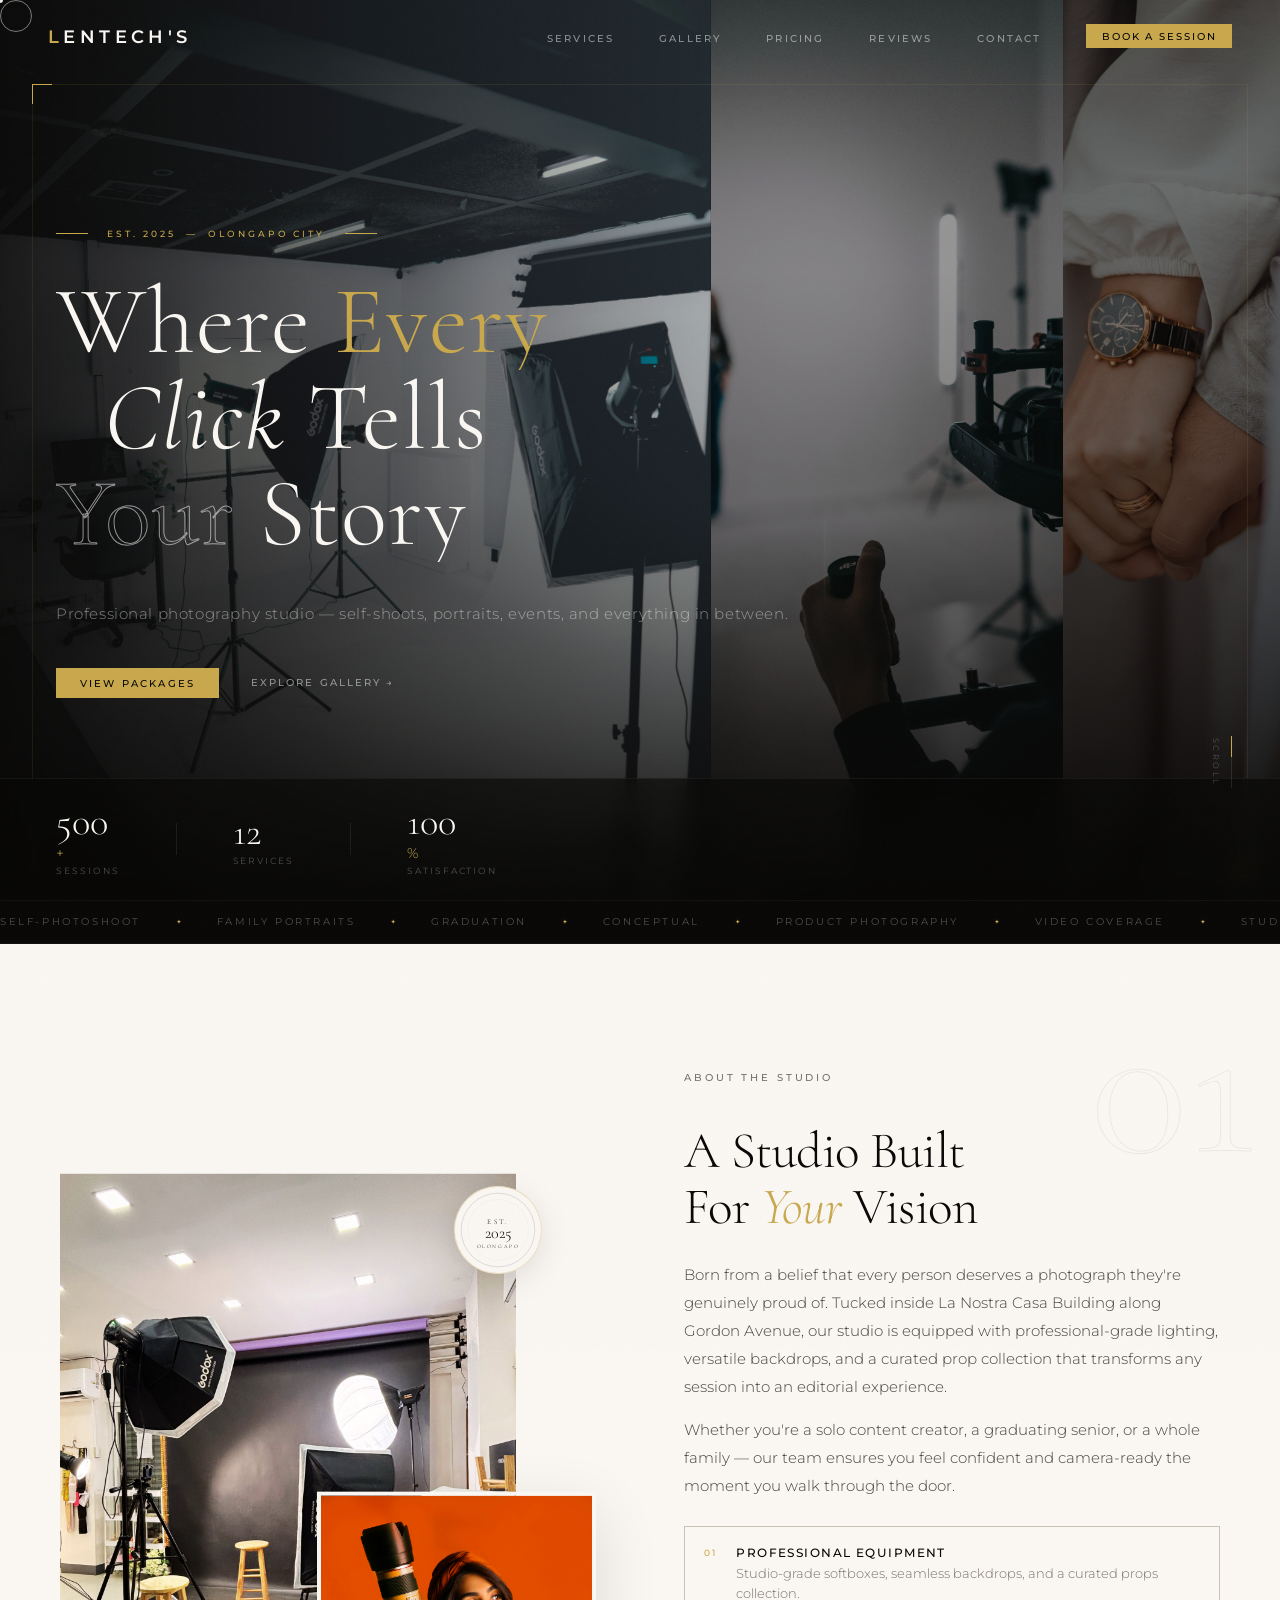
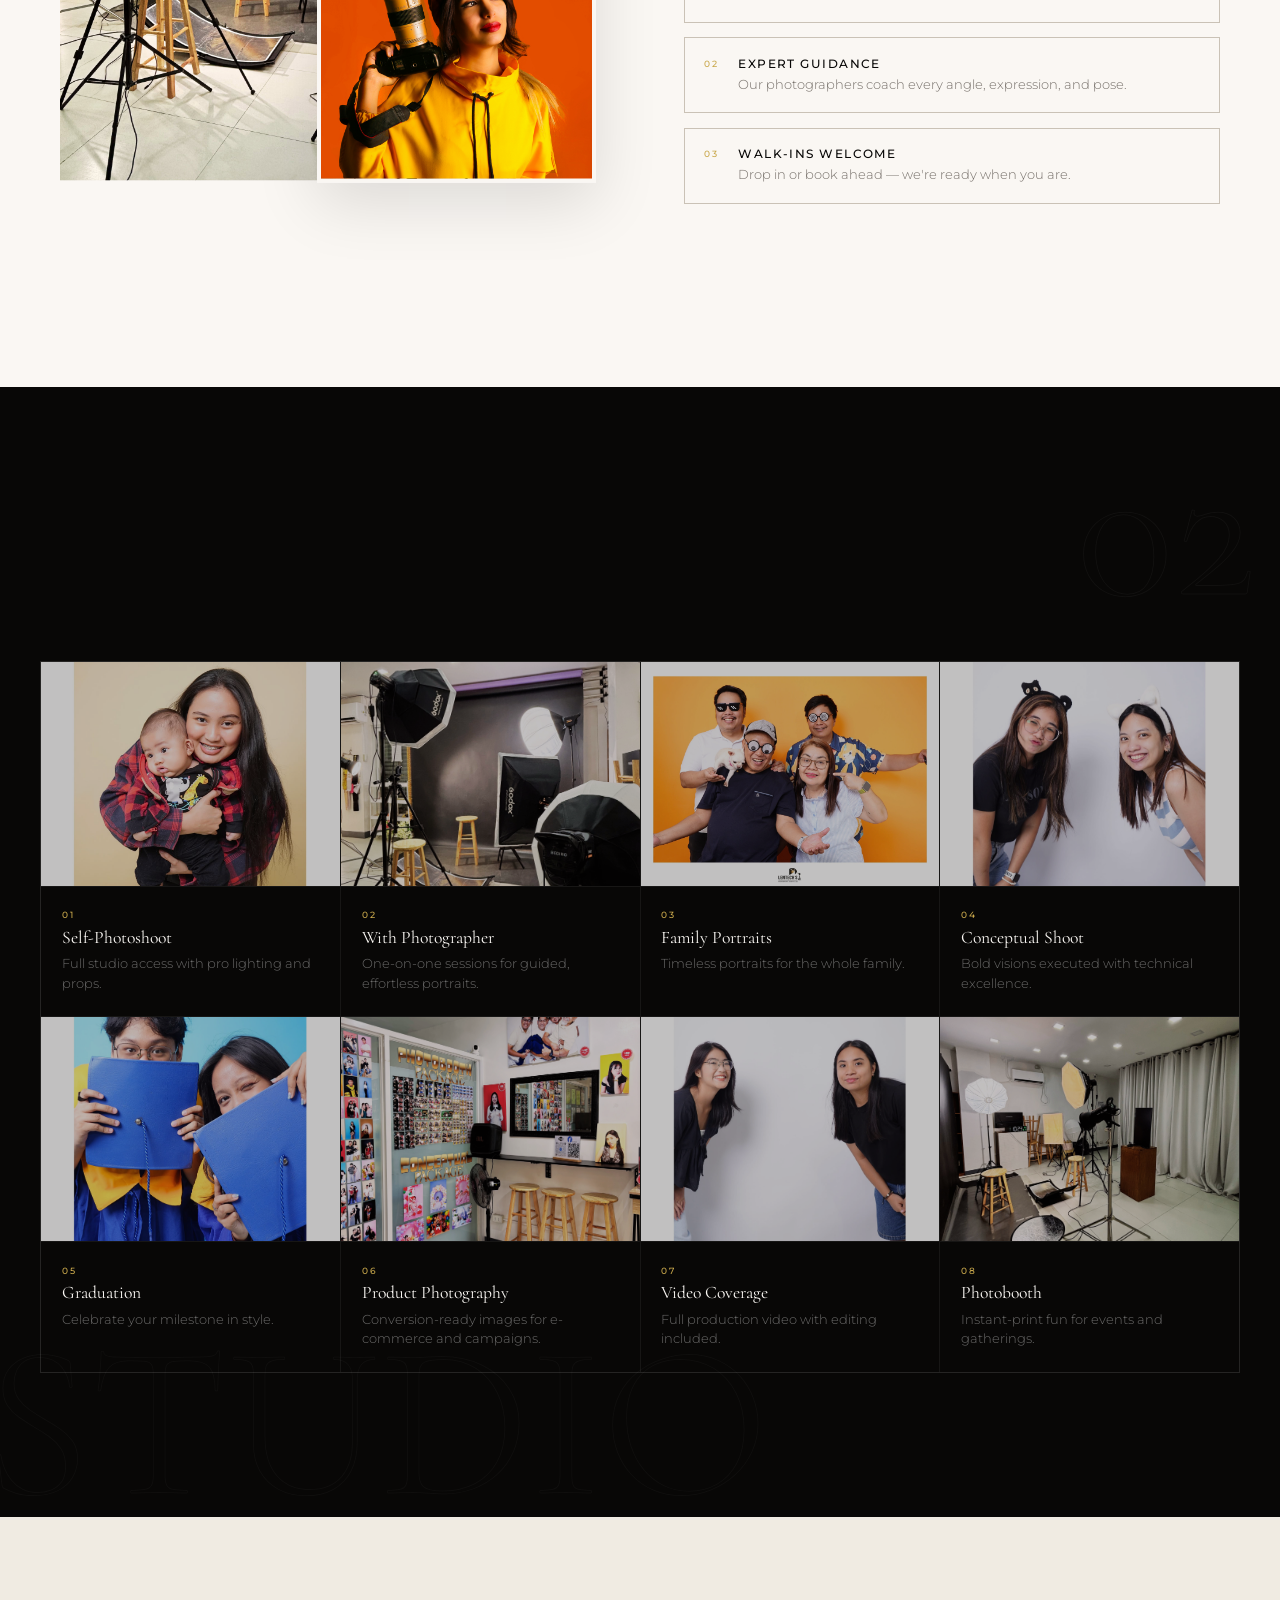
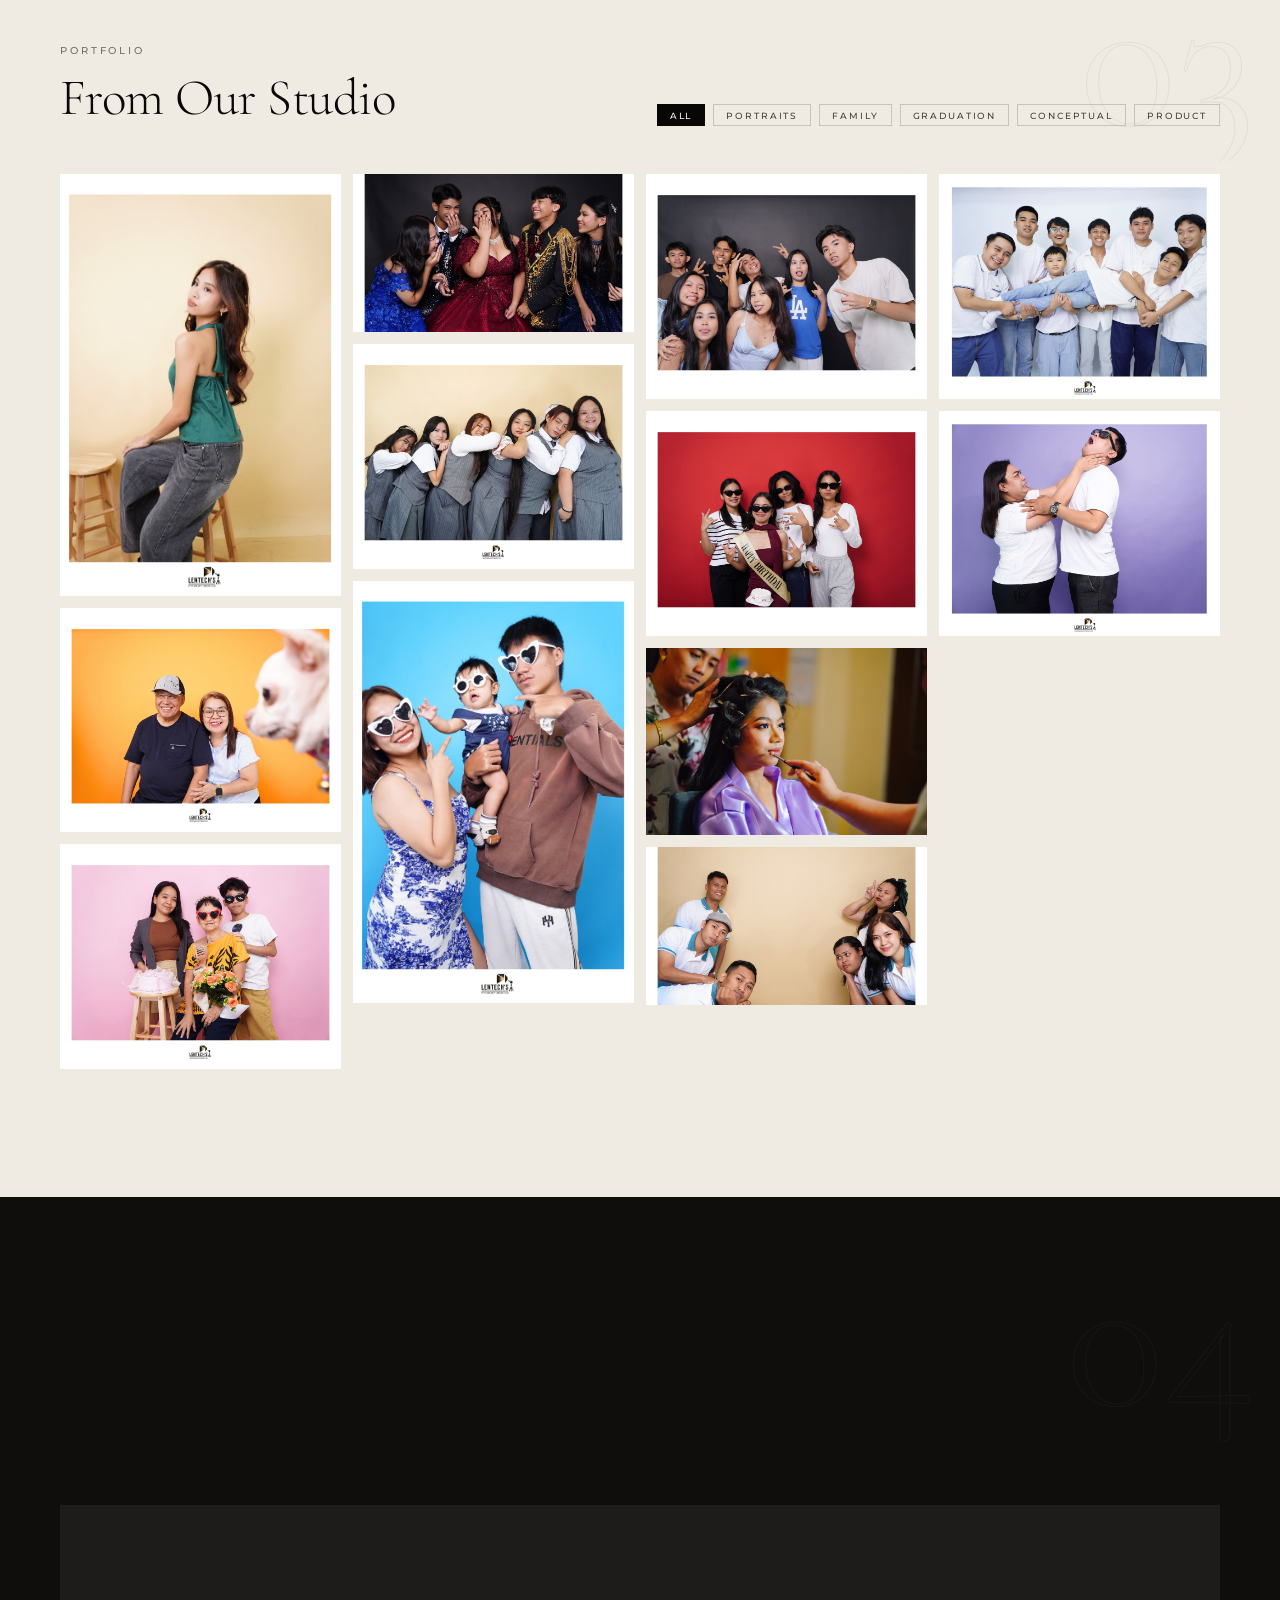
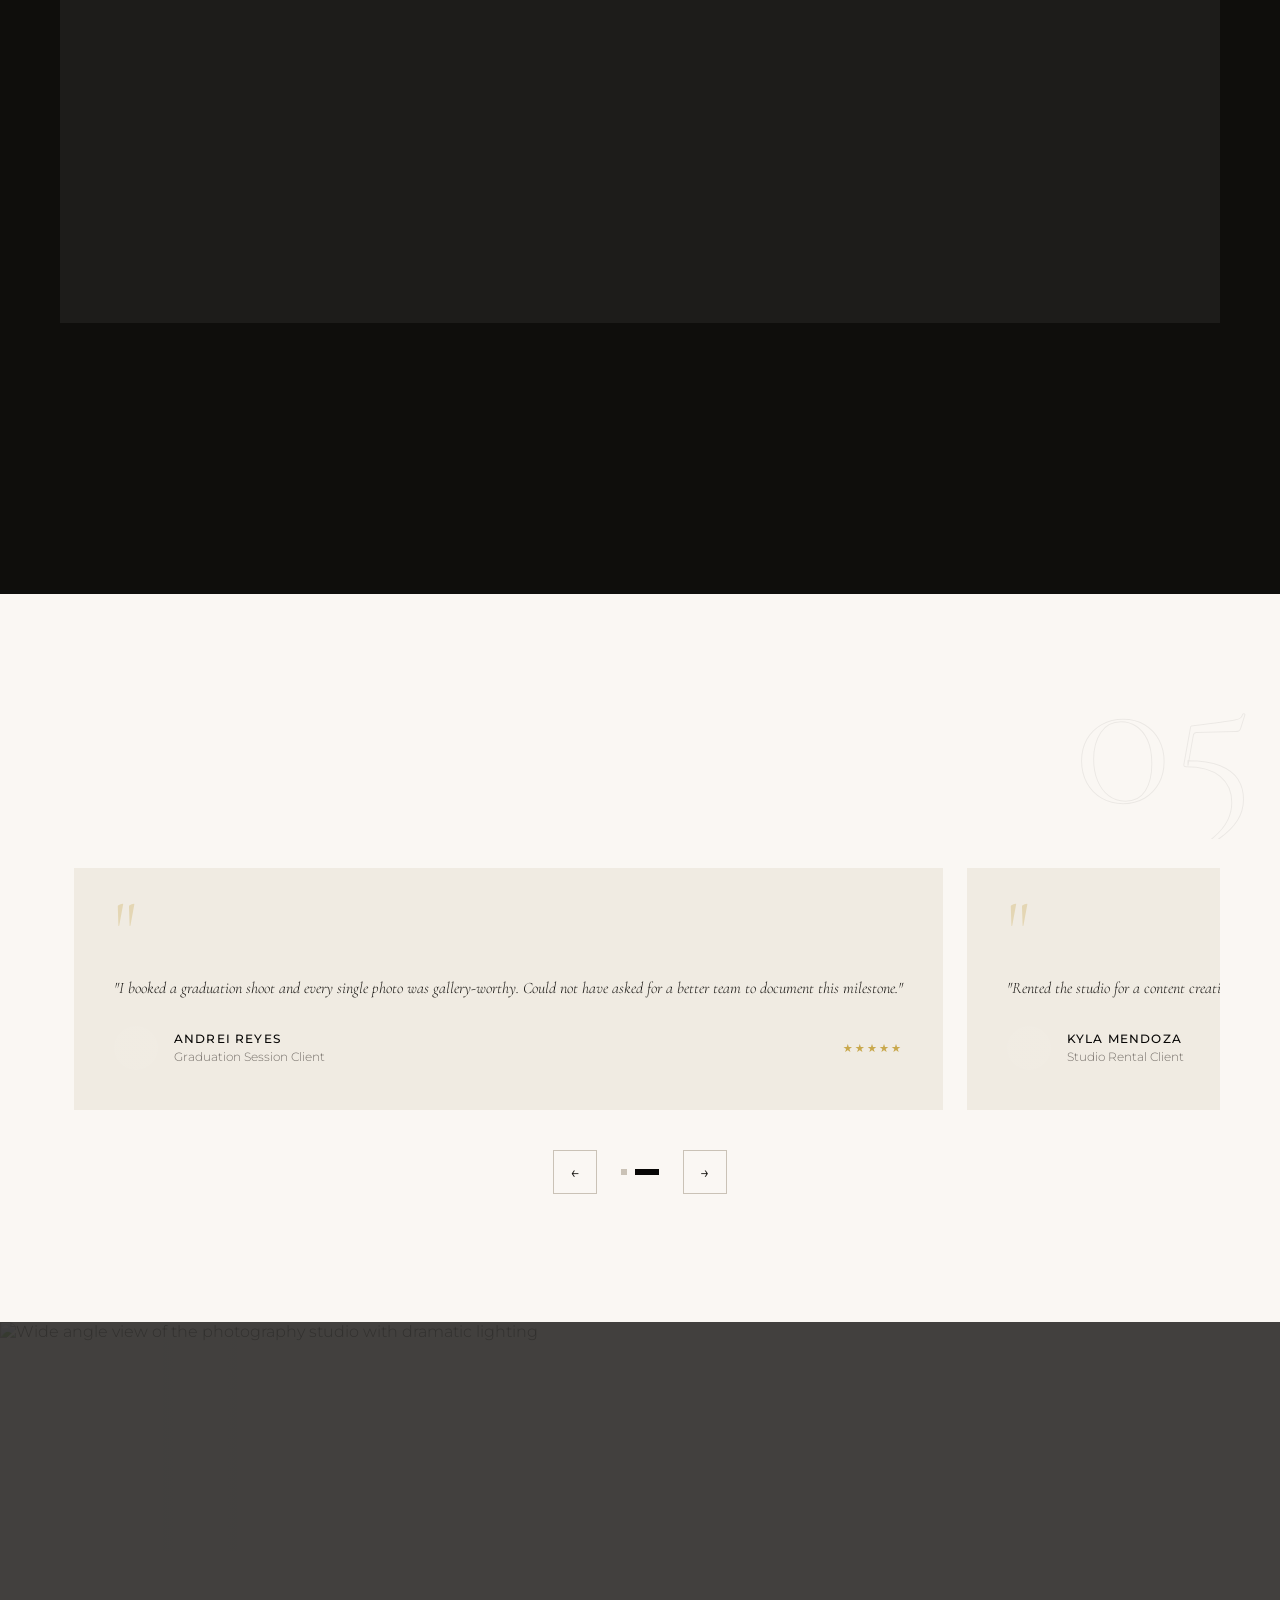
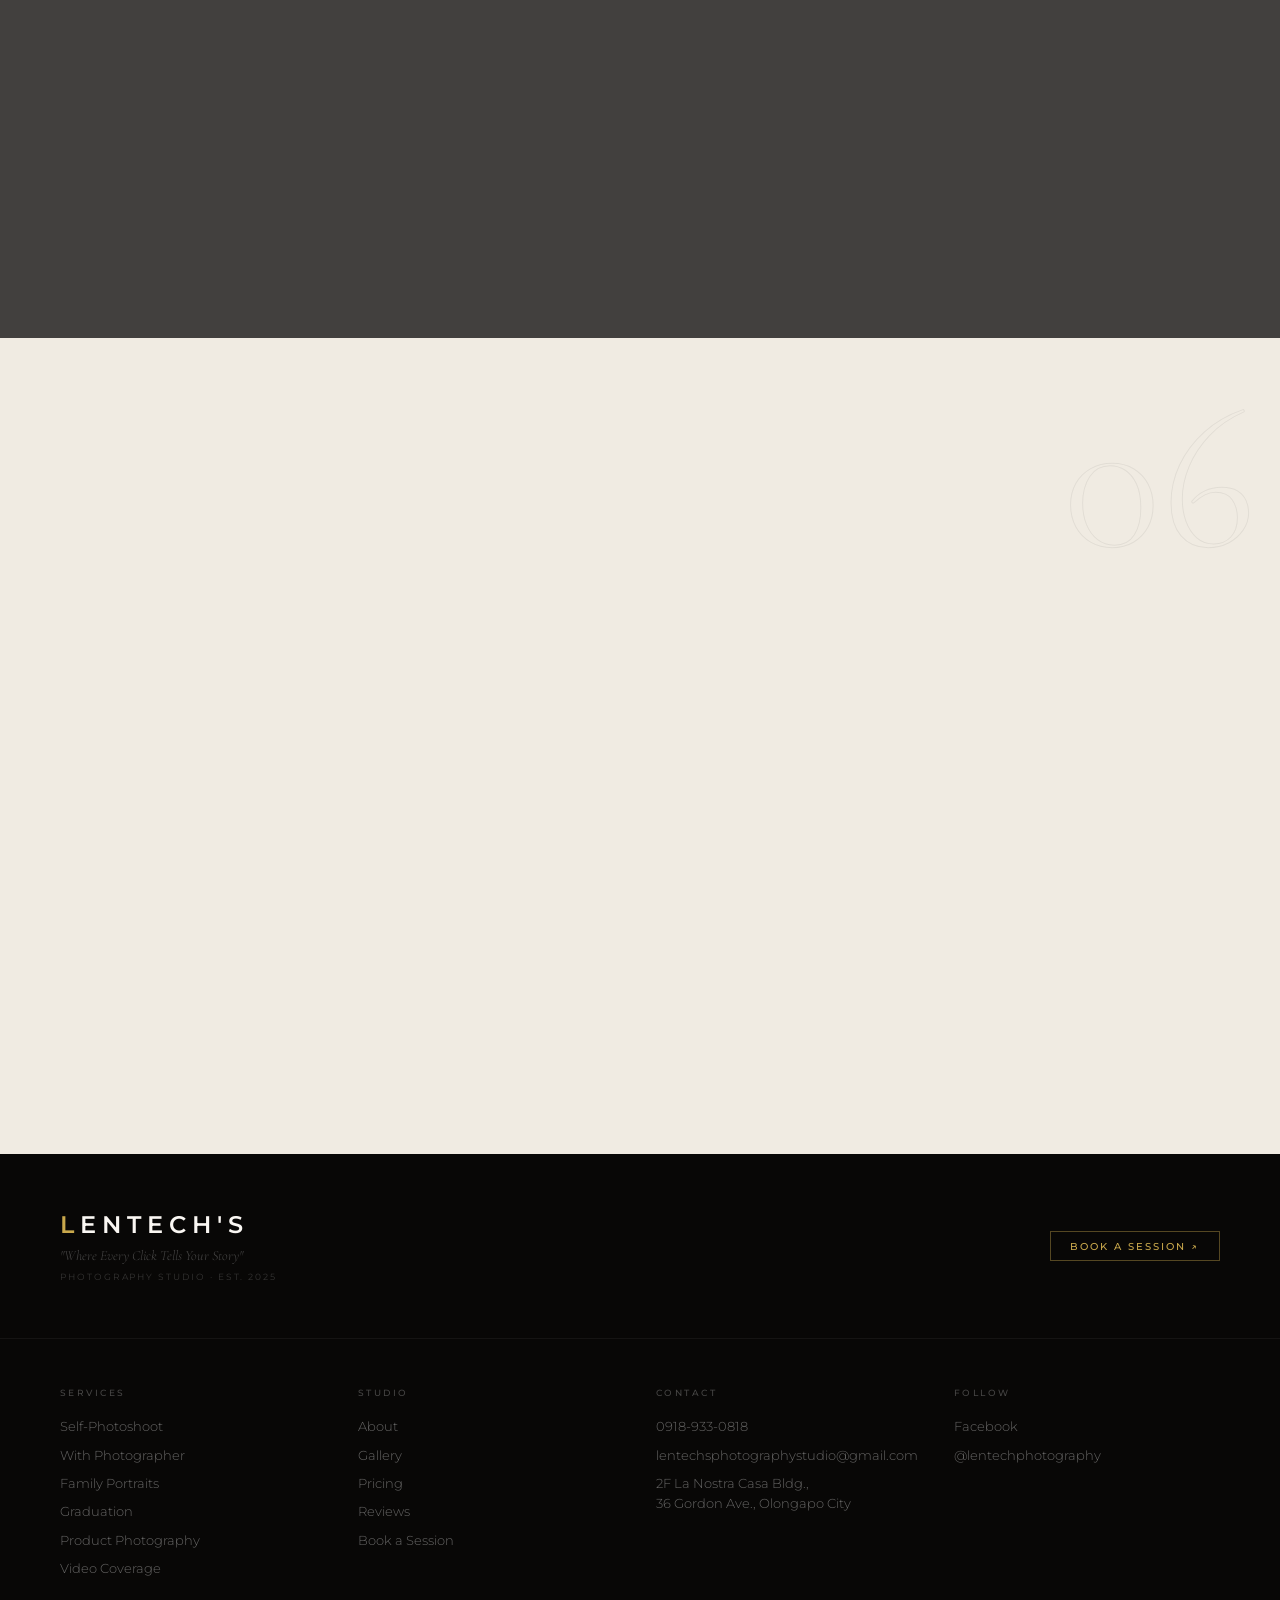
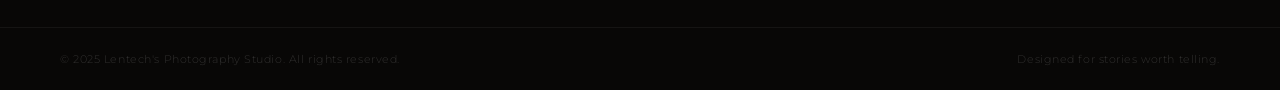
==== commit 721eb38d: "Update index.html" ====
--- a/index.html
+++ b/index.html
@@ -14,6 +14,7 @@
   <link rel="preconnect" href="https://fonts.gstatic.com" crossorigin/>
   <link href="https://fonts.googleapis.com/css2?family=Cormorant:ital,wght@0,300;0,400;0,500;0,600;1,300;1,400;1,500&family=Cormorant+Garamond:ital,wght@0,300;0,400;1,300;1,400&family=Montserrat:wght@300;400;500;600&display=swap" rel="stylesheet"/>
   <link rel="stylesheet" href="style.css"/>
+  <link rel="icon" type="image/png" href="assets/logo.png">
 </head>
 <body>
 
@@ -697,4 +698,4 @@
 
 <script src="script.js" defer></script>
 </body>
-</html>+</html>
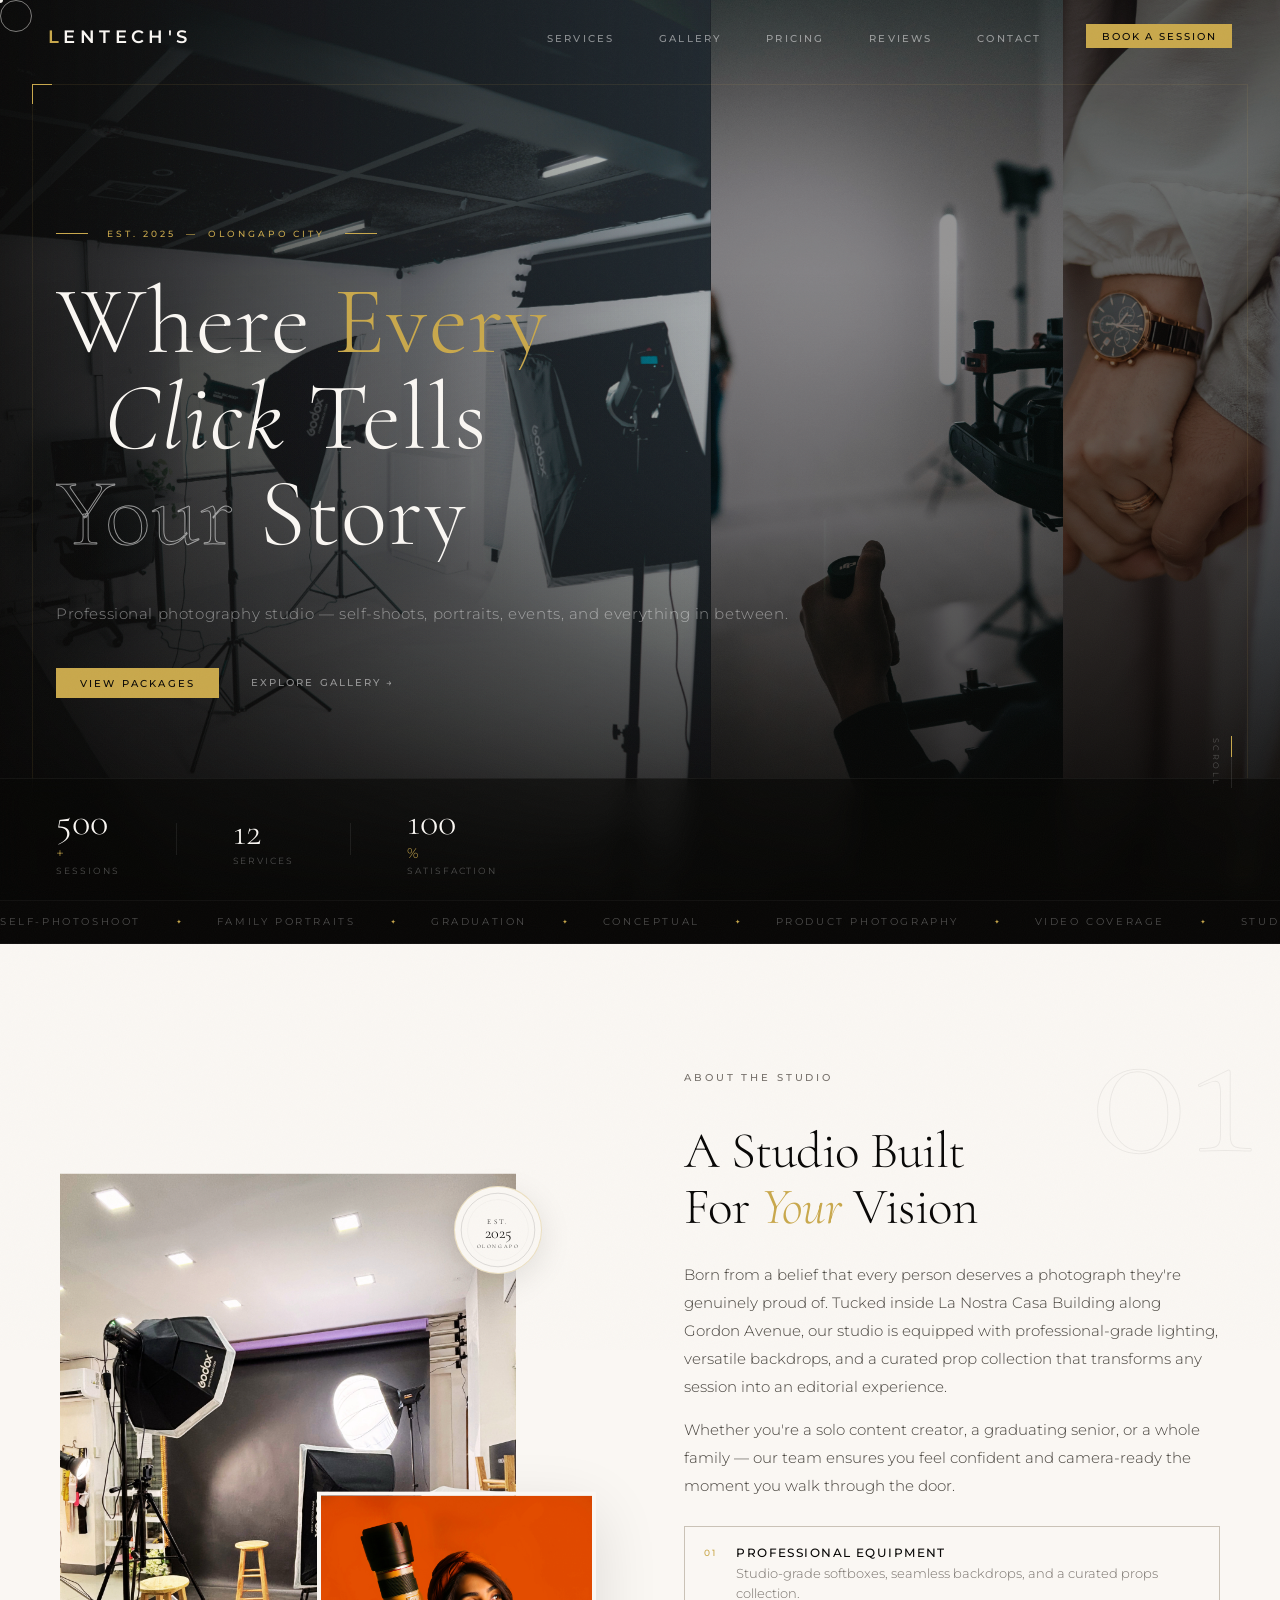
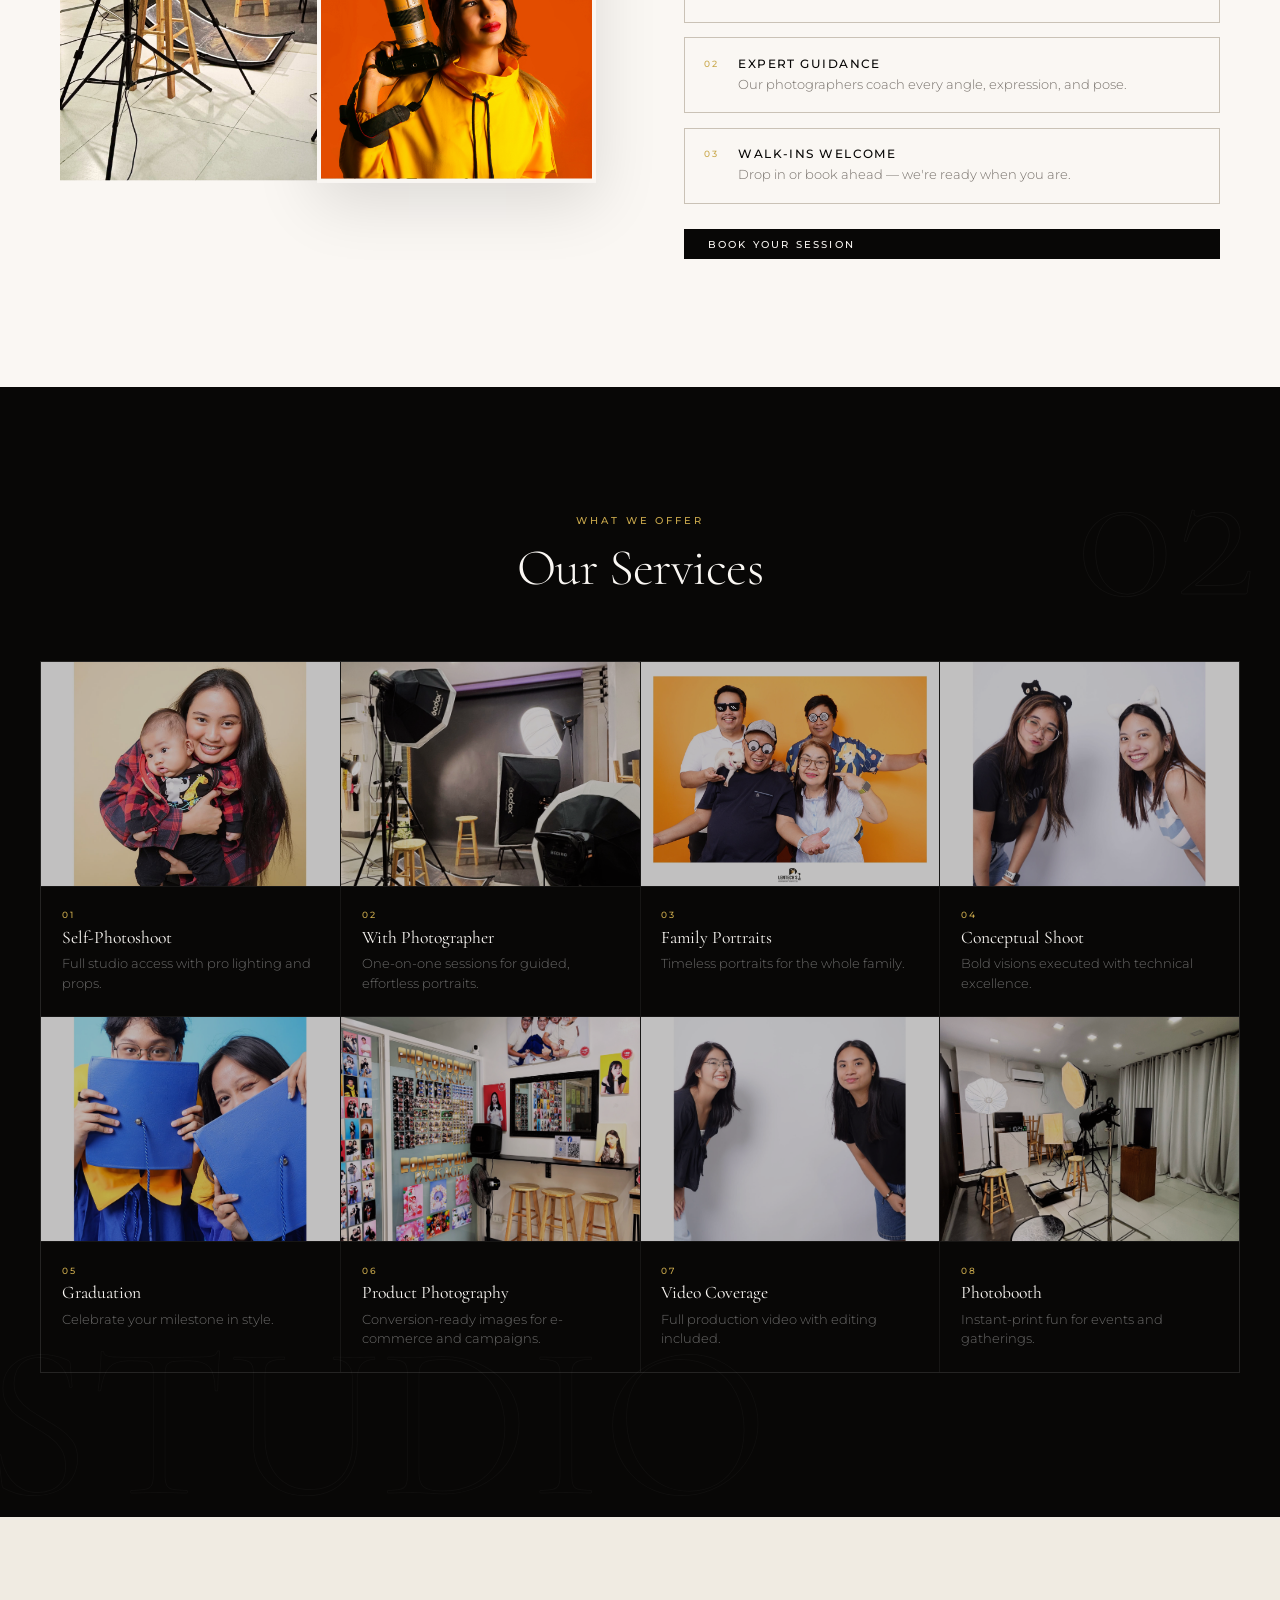
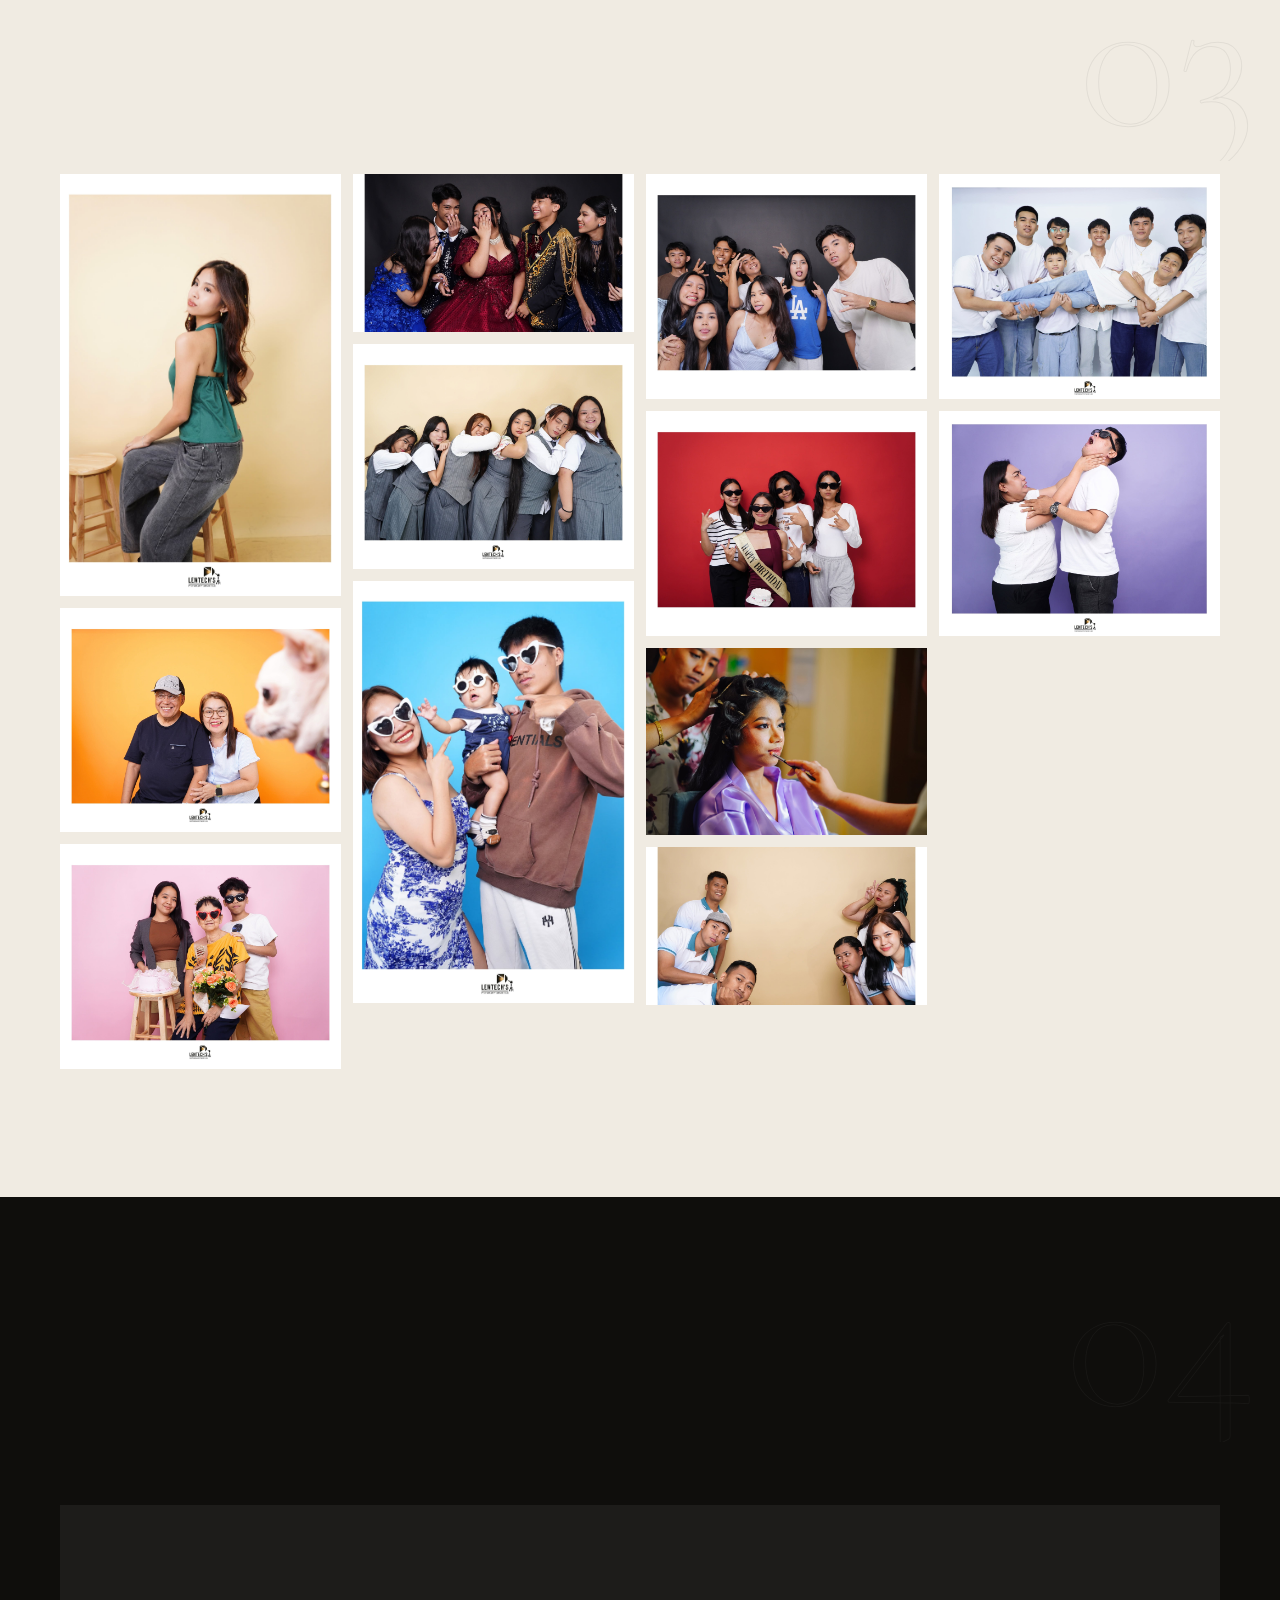
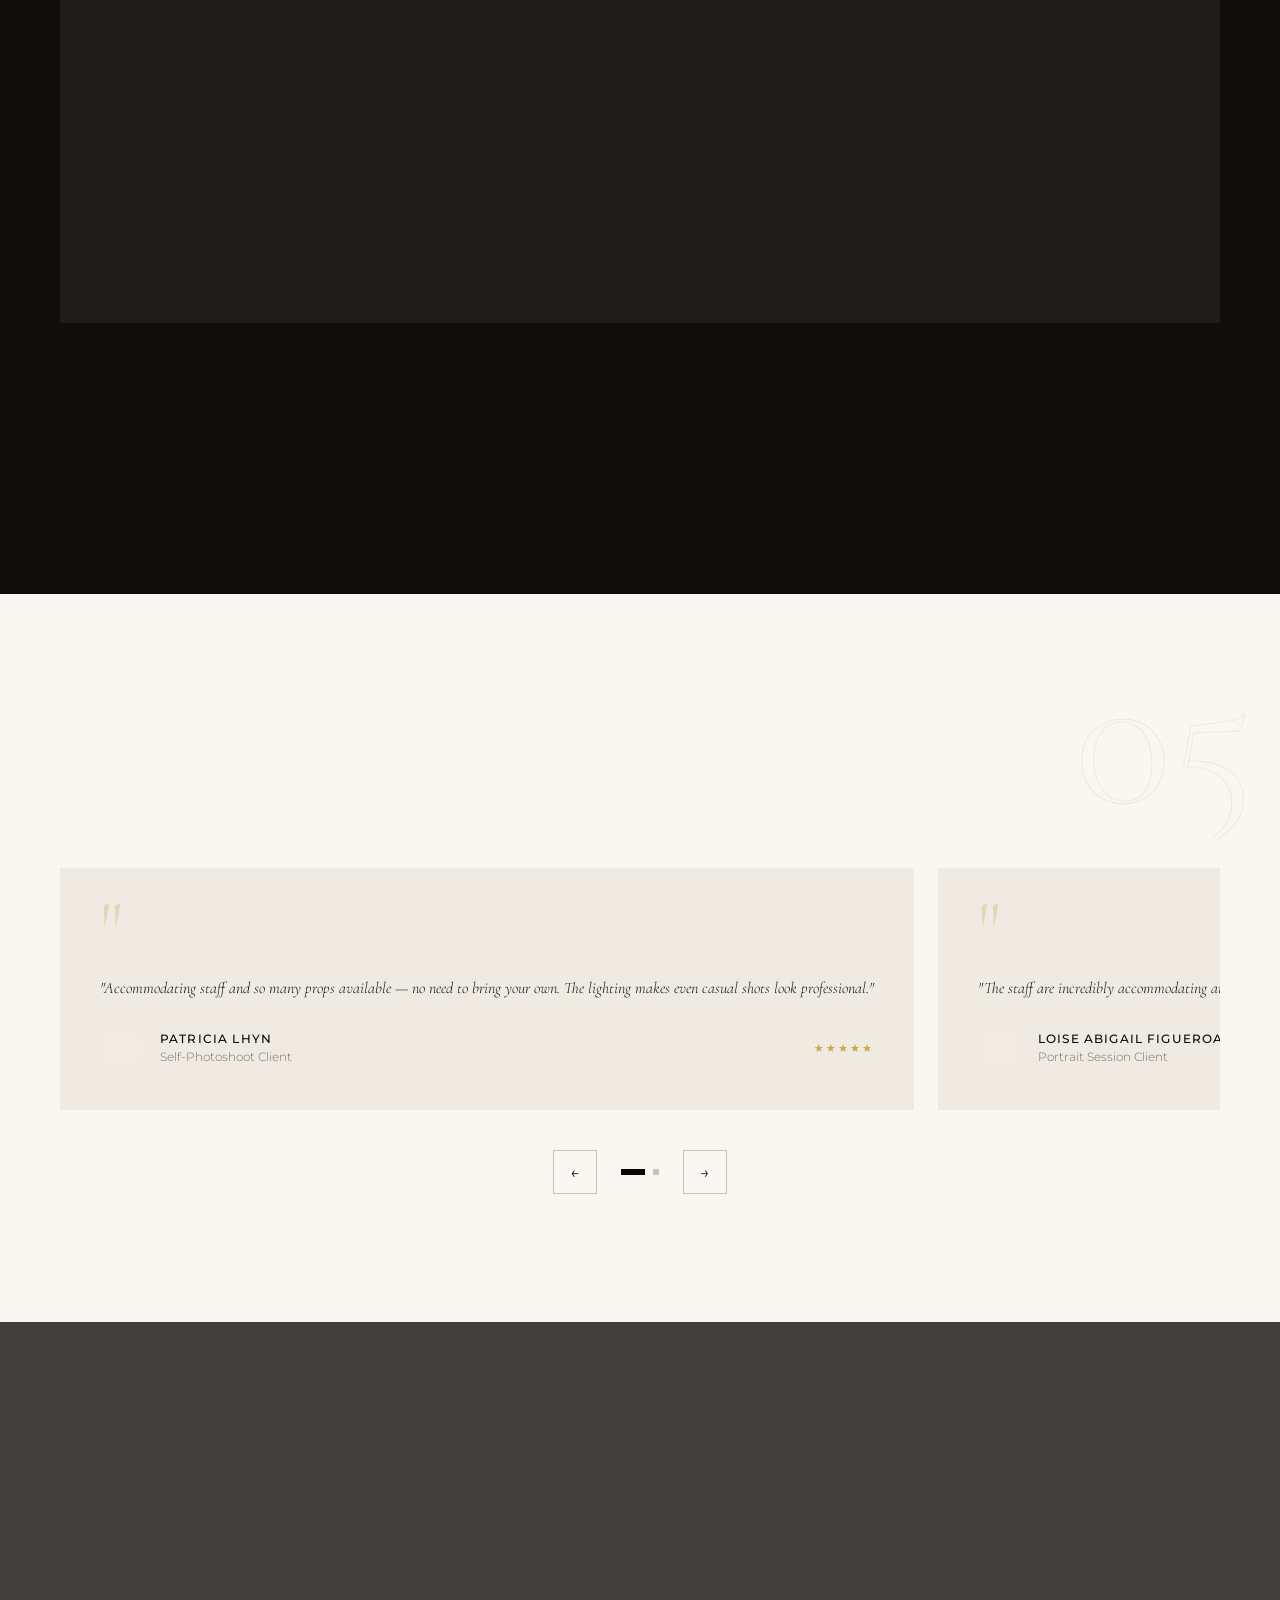
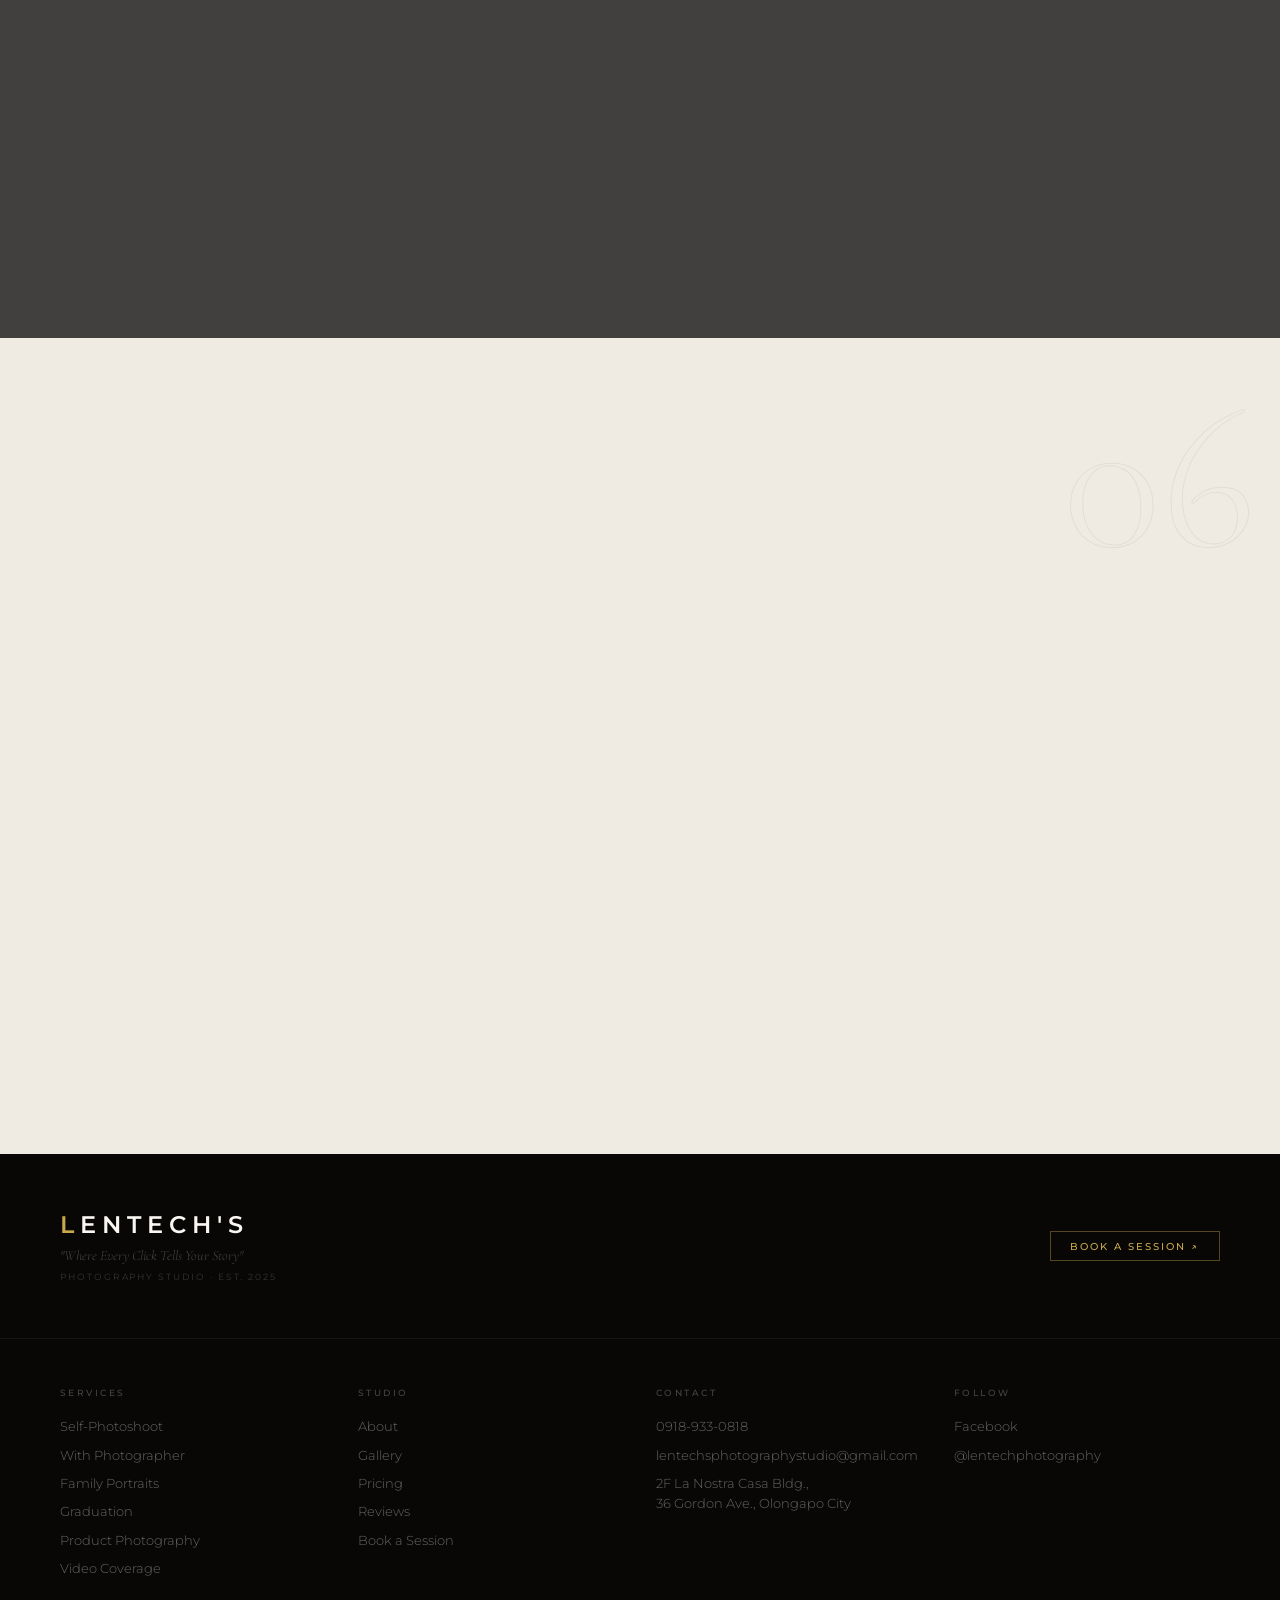
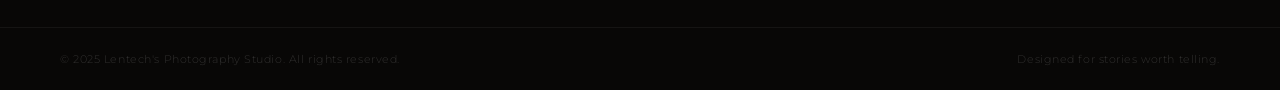
==== commit 267c8bb9: "Update index.html" ====
--- a/index.html
+++ b/index.html
@@ -14,7 +14,7 @@
   <link rel="preconnect" href="https://fonts.gstatic.com" crossorigin/>
   <link href="https://fonts.googleapis.com/css2?family=Cormorant:ital,wght@0,300;0,400;0,500;0,600;1,300;1,400;1,500&family=Cormorant+Garamond:ital,wght@0,300;0,400;1,300;1,400&family=Montserrat:wght@300;400;500;600&display=swap" rel="stylesheet"/>
   <link rel="stylesheet" href="style.css"/>
-  <link rel="icon" type="image/png" href="assets/logo.png">
+  <link rel="icon" type="image/png" href="assets/logo.jpg">
 </head>
 <body>
 
